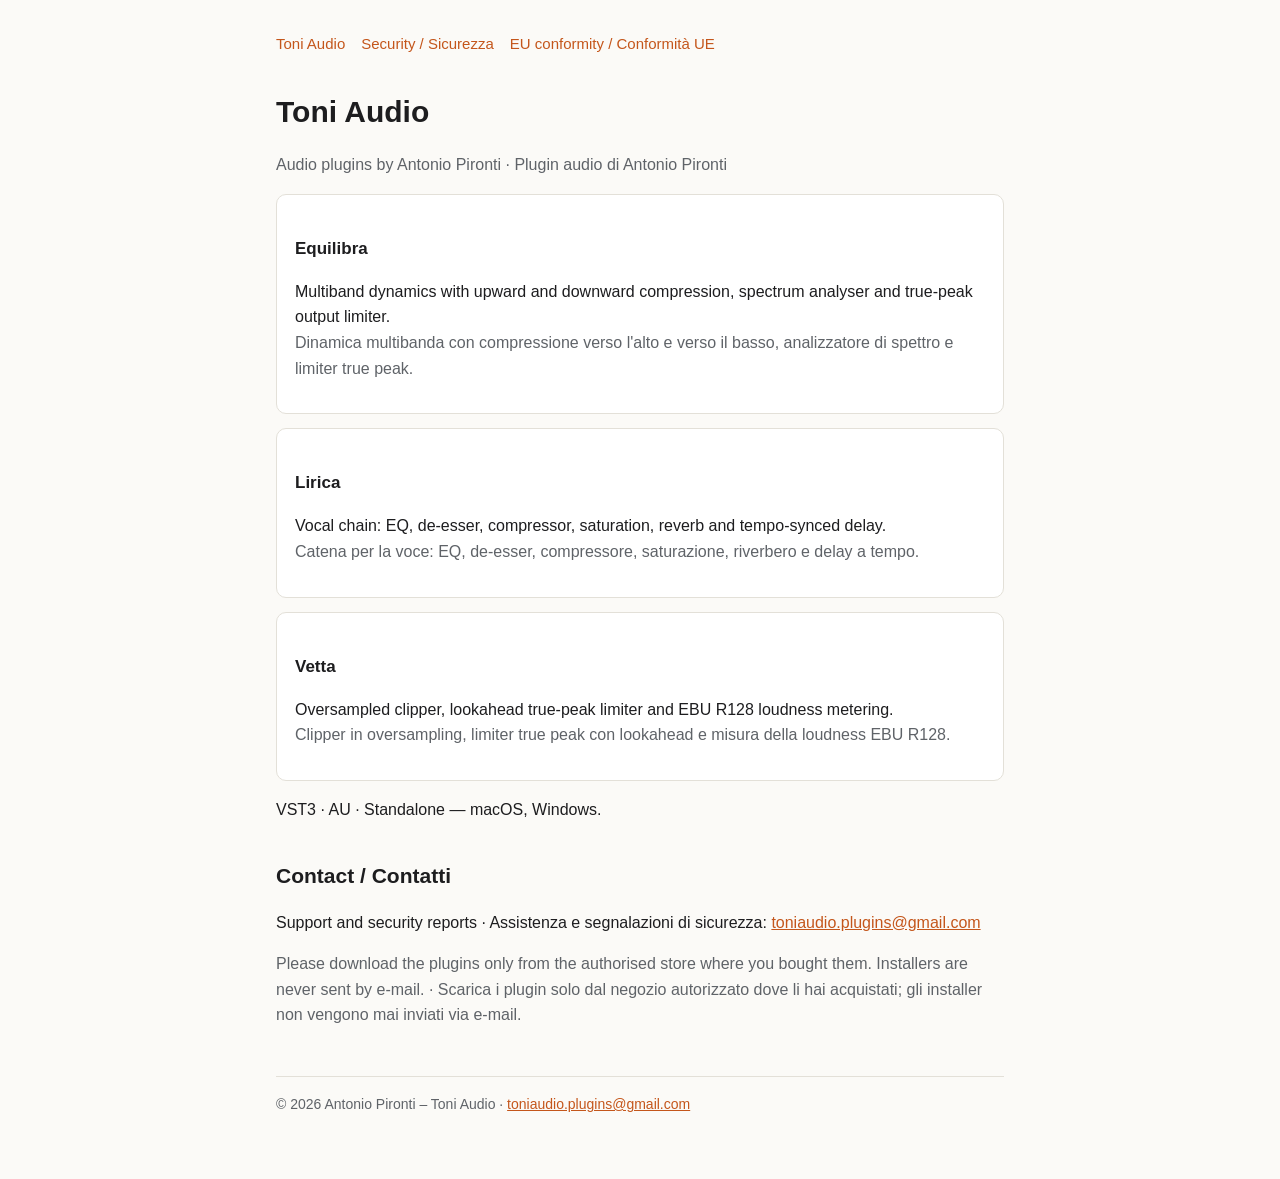
==== index.html @ 036a6a4a "Add files via upload" ====
<!doctype html>
<html lang="en"><head><meta charset="utf-8"><meta name="viewport" content="width=device-width, initial-scale=1">
<title>Toni Audio</title><link rel="stylesheet" href="style.css"></head>
<body><main>
<nav><a href="./">Toni Audio</a><a href="security.html">Security / Sicurezza</a><a href="conformity.html">EU conformity / Conformità UE</a></nav>
<h1>Toni Audio</h1>
<p class="muted">Audio plugins by Antonio Pironti · Plugin audio di Antonio Pironti</p>
<div class="card"><h3>Equilibra</h3><p>Multiband dynamics with upward and downward compression, spectrum analyser and true-peak output limiter.<br>
<span class="muted">Dinamica multibanda con compressione verso l'alto e verso il basso, analizzatore di spettro e limiter true peak.</span></p></div>
<div class="card"><h3>Lirica</h3><p>Vocal chain: EQ, de-esser, compressor, saturation, reverb and tempo-synced delay.<br>
<span class="muted">Catena per la voce: EQ, de-esser, compressore, saturazione, riverbero e delay a tempo.</span></p></div>
<div class="card"><h3>Vetta</h3><p>Oversampled clipper, lookahead true-peak limiter and EBU R128 loudness metering.<br>
<span class="muted">Clipper in oversampling, limiter true peak con lookahead e misura della loudness EBU R128.</span></p></div>
<p>VST3 · AU · Standalone — macOS, Windows.</p>
<h2>Contact / Contatti</h2>
<p>Support and security reports · Assistenza e segnalazioni di sicurezza:
<a href="mailto:toniaudio.plugins@gmail.com">toniaudio.plugins@gmail.com</a></p>
<p class="muted">Please download the plugins only from the authorised store where you bought them.
Installers are never sent by e-mail. · Scarica i plugin solo dal negozio autorizzato dove li hai acquistati;
gli installer non vengono mai inviati via e-mail.</p>
<footer>© 2026 Antonio Pironti – Toni Audio · <a href="mailto:toniaudio.plugins@gmail.com">toniaudio.plugins@gmail.com</a></footer>
</main></body></html>
---- style.css ----
:root { --bg:#fbfaf7; --fg:#1d1d1f; --muted:#5f6368; --accent:#c4561b; --line:#e3e0d8; --card:#ffffff; }
@media (prefers-color-scheme: dark) { :root { --bg:#141416; --fg:#ececef; --muted:#a3a3ab; --accent:#f08a4b; --line:#2c2c31; --card:#1c1c20; } }
* { box-sizing: border-box; }
body { margin:0; background:var(--bg); color:var(--fg); font:16px/1.6 -apple-system, "Segoe UI", Roboto, sans-serif; }
main { max-width:760px; margin:0 auto; padding:32px 16px 64px; }
header a, a { color:var(--accent); }
nav { display:flex; gap:16px; flex-wrap:wrap; margin-bottom:32px; font-size:15px; }
nav a { text-decoration:none; }
h1 { font-size:30px; margin:0 0 4px; } h2 { font-size:21px; margin-top:36px; } h3 { font-size:17px; margin-top:24px; }
.muted { color:var(--muted); }
table { width:100%; border-collapse:collapse; font-size:15px; margin:12px 0; }
th, td { text-align:left; padding:8px 6px; border-bottom:1px solid var(--line); vertical-align:top; }
.card { background:var(--card); border:1px solid var(--line); border-radius:10px; padding:16px 18px; margin:14px 0; }
footer { margin-top:48px; font-size:14px; color:var(--muted); border-top:1px solid var(--line); padding-top:16px; }
code { font-size:14px; }
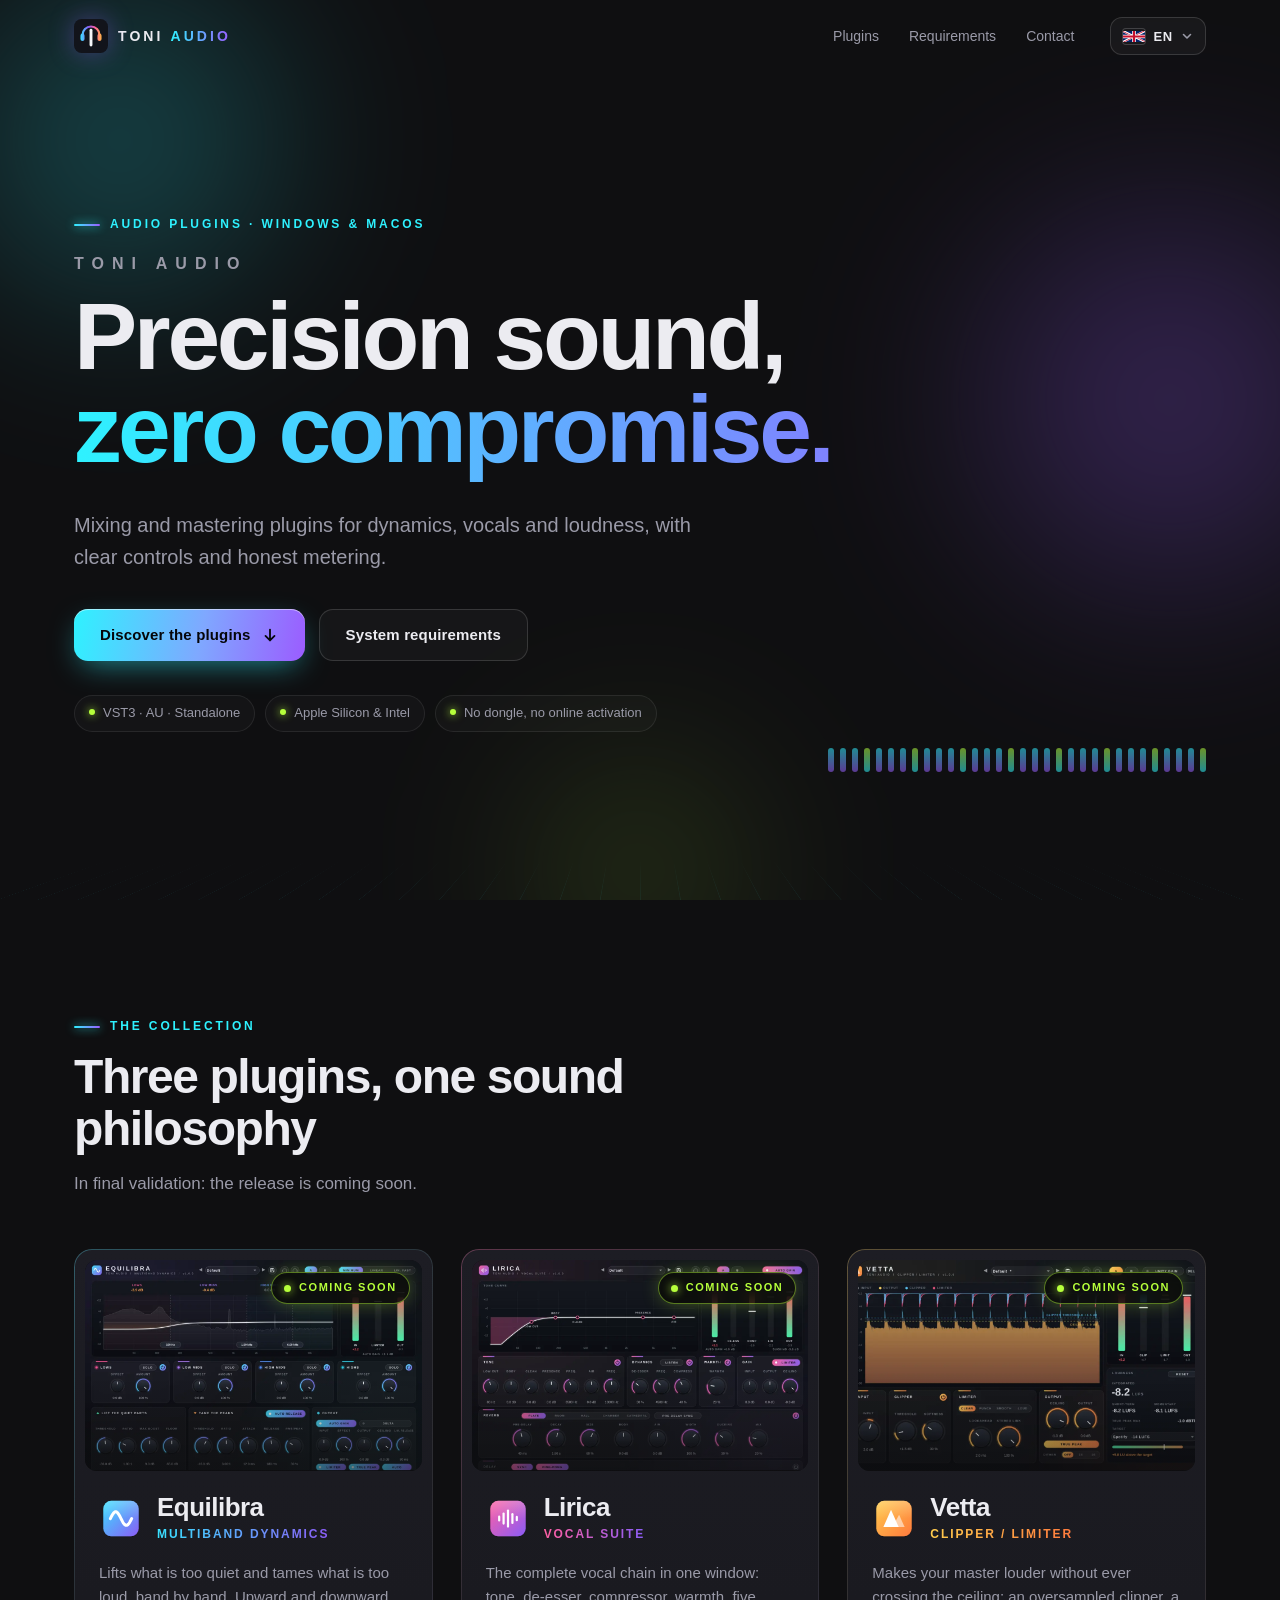
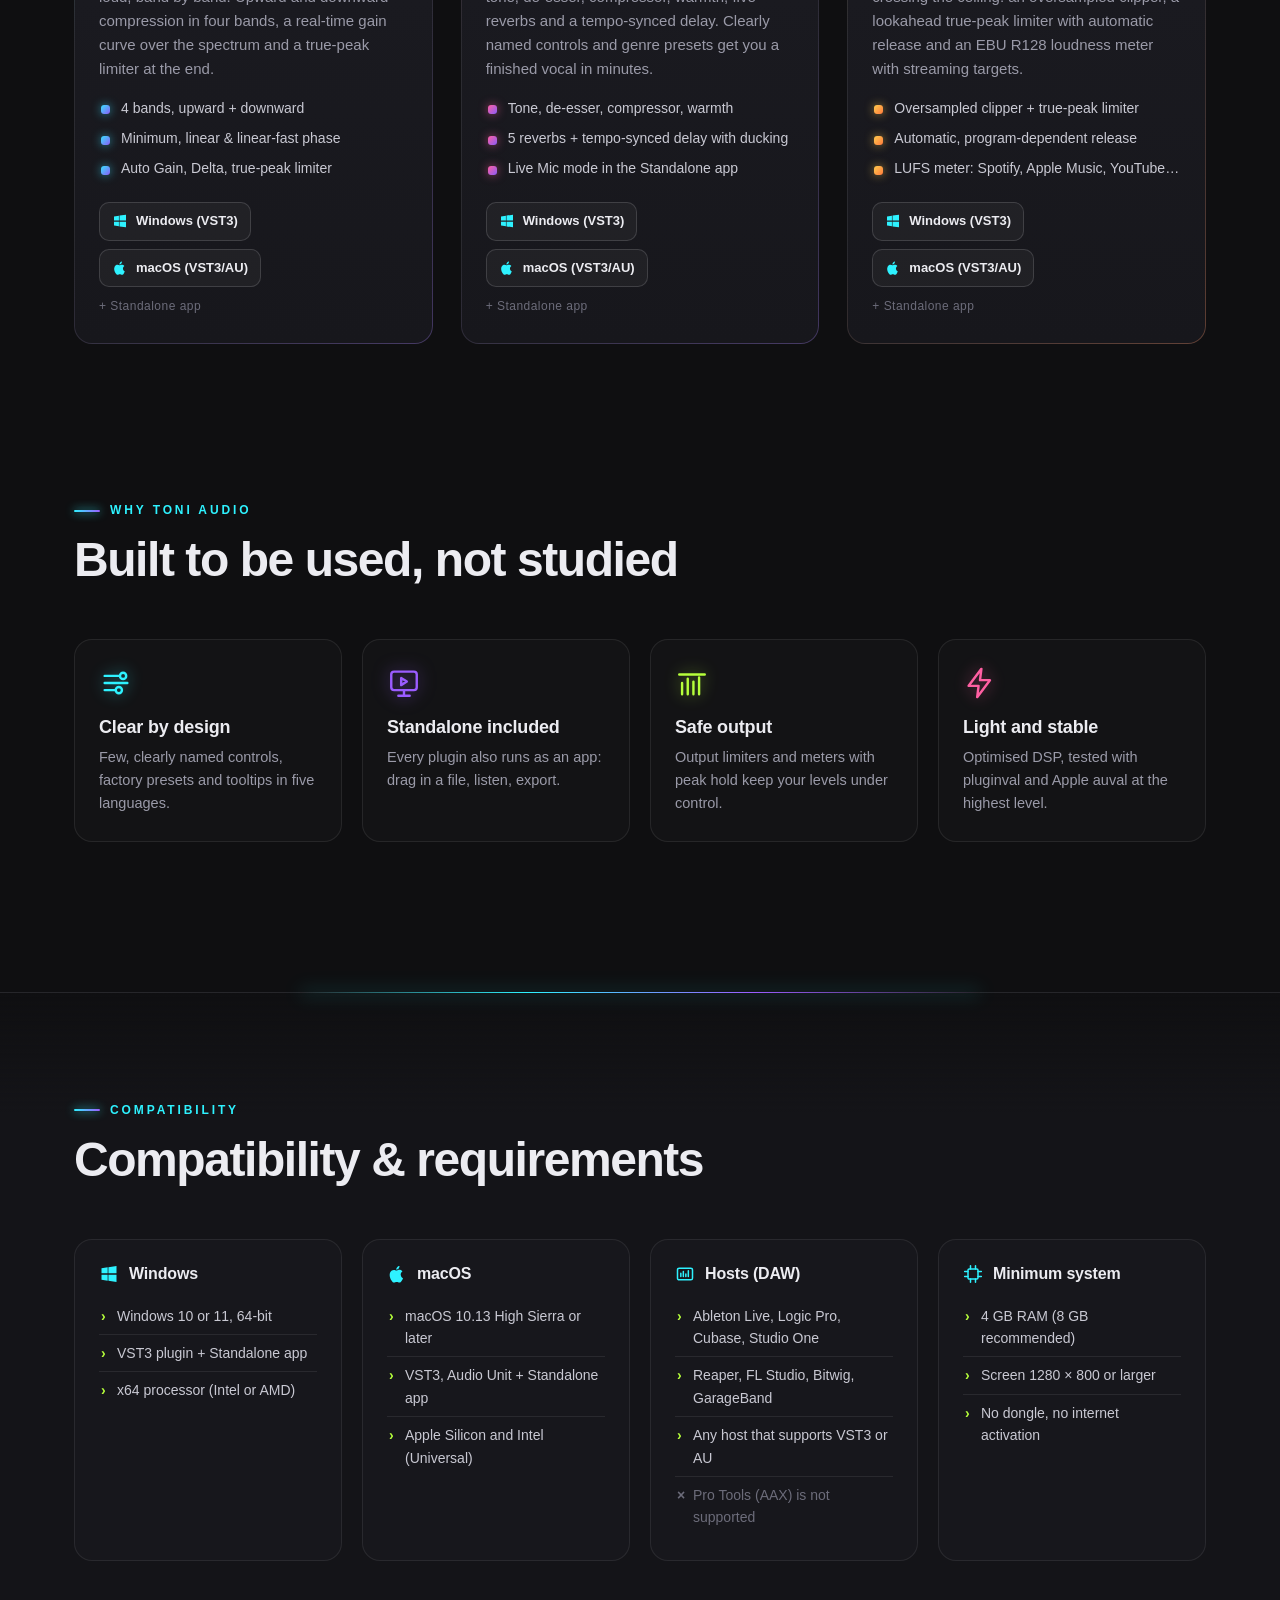
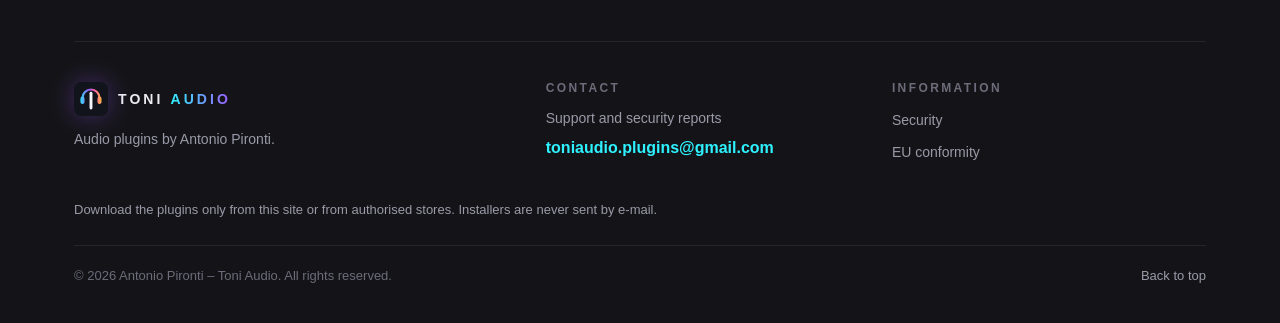
==== commit b5249eaf: "New single-page site: dark neon design, plugin cards, 5 languages, requirements - Hero with brand, t" ====
--- a/index.html
+++ b/index.html
@@ -1,22 +1,177 @@
 <!doctype html>
-<html lang="en"><head><meta charset="utf-8"><meta name="viewport" content="width=device-width, initial-scale=1">
-<title>Toni Audio</title><link rel="stylesheet" href="style.css"></head>
-<body><main>
-<nav><a href="./">Toni Audio</a><a href="security.html">Security / Sicurezza</a><a href="conformity.html">EU conformity / Conformità UE</a></nav>
-<h1>Toni Audio</h1>
-<p class="muted">Audio plugins by Antonio Pironti · Plugin audio di Antonio Pironti</p>
-<div class="card"><h3>Equilibra</h3><p>Multiband dynamics with upward and downward compression, spectrum analyser and true-peak output limiter.<br>
-<span class="muted">Dinamica multibanda con compressione verso l'alto e verso il basso, analizzatore di spettro e limiter true peak.</span></p></div>
-<div class="card"><h3>Lirica</h3><p>Vocal chain: EQ, de-esser, compressor, saturation, reverb and tempo-synced delay.<br>
-<span class="muted">Catena per la voce: EQ, de-esser, compressore, saturazione, riverbero e delay a tempo.</span></p></div>
-<div class="card"><h3>Vetta</h3><p>Oversampled clipper, lookahead true-peak limiter and EBU R128 loudness metering.<br>
-<span class="muted">Clipper in oversampling, limiter true peak con lookahead e misura della loudness EBU R128.</span></p></div>
-<p>VST3 · AU · Standalone — macOS, Windows.</p>
-<h2>Contact / Contatti</h2>
-<p>Support and security reports · Assistenza e segnalazioni di sicurezza:
-<a href="mailto:toniaudio.plugins@gmail.com">toniaudio.plugins@gmail.com</a></p>
-<p class="muted">Please download the plugins only from the authorised store where you bought them.
-Installers are never sent by e-mail. · Scarica i plugin solo dal negozio autorizzato dove li hai acquistati;
-gli installer non vengono mai inviati via e-mail.</p>
-<footer>© 2026 Antonio Pironti – Toni Audio · <a href="mailto:toniaudio.plugins@gmail.com">toniaudio.plugins@gmail.com</a></footer>
-</main></body></html>
+<html lang="en">
+<head>
+<meta charset="utf-8">
+<meta name="viewport" content="width=device-width, initial-scale=1">
+<title>Toni Audio · Audio plugins for Windows &amp; macOS</title>
+<meta name="description" content="Toni Audio makes mixing and mastering plugins: Equilibra, Lirica and Vetta. VST3, AU and Standalone for Windows and macOS.">
+<meta name="theme-color" content="#0f0f11">
+<meta name="color-scheme" content="dark">
+<meta property="og:title" content="Toni Audio">
+<meta property="og:description" content="Mixing and mastering plugins: Equilibra, Lirica and Vetta. VST3, AU and Standalone for Windows and macOS.">
+<meta property="og:image" content="https://toniaudio.github.io/assets/img/vetta.webp">
+<meta property="og:url" content="https://toniaudio.github.io/">
+<link rel="icon" href="assets/img/logo.svg" type="image/svg+xml">
+<link rel="apple-touch-icon" href="assets/img/apple-touch-icon.png">
+<link rel="stylesheet" href="assets/css/site.css">
+<script src="assets/js/i18n.js" defer></script>
+<script src="assets/js/plugins.js" defer></script>
+<script src="assets/js/site.js" defer></script>
+</head>
+<body>
+<a class="skip" href="#plugins" data-i18n="nav.plugins">Plugins</a>
+
+<!-- ============ Intestazione ============ -->
+<header class="site-header">
+  <div class="wrap header-row">
+    <a class="brand" href="#top" aria-label="Toni Audio">
+      <img src="assets/img/logo.svg" alt="" width="34" height="34">
+      <span>TONI <b>AUDIO</b></span>
+    </a>
+    <nav class="main-nav" aria-label="Menu">
+      <a href="#plugins" data-i18n="nav.plugins">Plugins</a>
+      <a href="#requirements" data-i18n="nav.requirements">Requirements</a>
+      <a href="#contact" data-i18n="nav.contact">Contact</a>
+    </nav>
+    <div class="lang">
+      <button id="lang-btn" class="lang-btn" type="button" aria-haspopup="listbox" aria-expanded="false" data-i18n-aria="nav.language" aria-label="Language">
+        <span class="flag"></span><span class="lang-code">EN</span>
+        <svg class="chev" viewBox="0 0 12 12" aria-hidden="true"><path d="M2.5 4.5 6 8l3.5-3.5" fill="none" stroke="currentColor" stroke-width="1.6" stroke-linecap="round" stroke-linejoin="round"/></svg>
+      </button>
+      <ul id="lang-menu" class="lang-menu" role="listbox" hidden></ul>
+    </div>
+  </div>
+</header>
+
+<main id="top">
+  <!-- ============ Hero ============ -->
+  <section class="hero">
+    <div class="hero-bg" aria-hidden="true">
+      <div class="orb orb-1"></div><div class="orb orb-2"></div><div class="orb orb-3"></div>
+      <div class="grid-floor"></div>
+    </div>
+    <div class="wrap hero-inner">
+      <p class="kicker reveal" data-i18n="hero.kicker">Audio plugins · Windows &amp; macOS</p>
+      <h1 class="reveal">
+        <span class="brand-big">TONI AUDIO</span>
+        <span class="line" data-i18n="hero.title1">Precision sound,</span>
+        <span class="line grad" data-i18n="hero.title2">zero compromise.</span>
+      </h1>
+      <p class="hero-sub reveal" data-i18n="hero.sub">Mixing and mastering plugins for dynamics, vocals and loudness, with clear controls and honest metering.</p>
+      <div class="hero-cta reveal">
+        <a class="btn btn-primary" href="#plugins"><span data-i18n="hero.cta">Discover the plugins</span>
+          <svg viewBox="0 0 20 20" aria-hidden="true"><path d="M10 4v12m0 0-5-5m5 5 5-5" fill="none" stroke="currentColor" stroke-width="2" stroke-linecap="round" stroke-linejoin="round"/></svg></a>
+        <a class="btn btn-ghost" href="#requirements" data-i18n="hero.cta2">System requirements</a>
+      </div>
+      <ul class="chips reveal">
+        <li data-i18n="hero.chip1">VST3 · AU · Standalone</li>
+        <li data-i18n="hero.chip2">Apple Silicon &amp; Intel</li>
+        <li data-i18n="hero.chip3">No dongle, no online activation</li>
+      </ul>
+      <div class="wave" aria-hidden="true">
+        <span></span><span></span><span></span><span></span><span></span><span></span><span></span><span></span>
+        <span></span><span></span><span></span><span></span><span></span><span></span><span></span><span></span>
+        <span></span><span></span><span></span><span></span><span></span><span></span><span></span><span></span>
+        <span></span><span></span><span></span><span></span><span></span><span></span><span></span><span></span>
+      </div>
+    </div>
+  </section>
+
+  <!-- ============ Plugin ============ -->
+  <section id="plugins" class="section">
+    <div class="wrap">
+      <div class="section-head reveal">
+        <p class="kicker" data-i18n="plugins.kicker">The collection</p>
+        <h2 data-i18n="plugins.title">Three plugins, one sound philosophy</h2>
+        <p class="section-sub" data-i18n="plugins.sub">In final validation: the release is coming soon.</p>
+      </div>
+      <!-- le schede si creano da assets/js/plugins.js -->
+      <div id="plugin-grid" class="plugin-grid"></div>
+      <noscript><p class="section-sub">Equilibra · Lirica · Vetta — VST3 / AU / Standalone, Windows &amp; macOS.</p></noscript>
+    </div>
+  </section>
+
+  <!-- ============ Punti di forza ============ -->
+  <section class="section section-tight">
+    <div class="wrap">
+      <div class="section-head reveal">
+        <p class="kicker" data-i18n="why.kicker">Why Toni Audio</p>
+        <h2 data-i18n="why.title">Built to be used, not studied</h2>
+      </div>
+      <div class="why-grid">
+        <div class="why reveal" style="--d:0ms">
+          <svg viewBox="0 0 24 24" aria-hidden="true"><path d="M4 7h10M4 12h16M4 17h7"/><circle cx="17" cy="7" r="2.2"/><circle cx="14" cy="17" r="2.2"/></svg>
+          <h3 data-i18n="why.1.t">Clear by design</h3><p data-i18n="why.1.d"></p>
+        </div>
+        <div class="why reveal" style="--d:80ms">
+          <svg viewBox="0 0 24 24" aria-hidden="true"><rect x="3" y="4" width="18" height="13" rx="2"/><path d="M8 21h8M12 17v4M10 8.5v5l4-2.5z"/></svg>
+          <h3 data-i18n="why.2.t">Standalone included</h3><p data-i18n="why.2.d"></p>
+        </div>
+        <div class="why reveal" style="--d:160ms">
+          <svg viewBox="0 0 24 24" aria-hidden="true"><path d="M3 6h18"/><path d="M5 20V12M9 20V9M13 20V11M17 20V8"/></svg>
+          <h3 data-i18n="why.3.t">Safe output</h3><p data-i18n="why.3.d"></p>
+        </div>
+        <div class="why reveal" style="--d:240ms">
+          <svg viewBox="0 0 24 24" aria-hidden="true"><path d="M13 2 4 14h7l-1 8 9-12h-7z"/></svg>
+          <h3 data-i18n="why.4.t">Light and stable</h3><p data-i18n="why.4.d"></p>
+        </div>
+      </div>
+    </div>
+  </section>
+</main>
+
+<!-- ============ Piè di pagina: requisiti e contatti ============ -->
+<footer class="site-footer">
+  <div class="wrap">
+    <section id="requirements" class="req">
+      <div class="section-head reveal">
+        <p class="kicker" data-i18n="req.kicker">Compatibility</p>
+        <h2 data-i18n="req.title">Compatibility &amp; requirements</h2>
+      </div>
+      <div class="req-grid">
+        <div class="req-col reveal" style="--d:0ms">
+          <h3><svg viewBox="0 0 24 24" aria-hidden="true"><path fill="currentColor" d="M3 5.1 10.4 4v7.1H3zm0 13.8 7.4 1.1v-7H3zM11.3 3.9 21 2.5v8.6h-9.7zm0 16.2 9.7 1.4v-8.5h-9.7z"/></svg><span data-i18n="req.win.t">Windows</span></h3>
+          <ul><li data-i18n="req.win.1"></li><li data-i18n="req.win.2"></li><li data-i18n="req.win.3"></li></ul>
+        </div>
+        <div class="req-col reveal" style="--d:80ms">
+          <h3><svg viewBox="0 0 24 24" aria-hidden="true"><path fill="currentColor" d="M16.4 12.6c0-2.4 2-3.6 2.1-3.7-1.1-1.7-2.9-1.9-3.5-1.9-1.5-.2-2.9.9-3.7.9s-1.9-.9-3.2-.8C6.5 7.1 5 8.1 4.1 9.6c-1.8 3.1-.5 7.7 1.3 10.2.8 1.2 1.8 2.6 3.1 2.5 1.3 0 1.7-.8 3.2-.8s1.9.8 3.2.8c1.3 0 2.2-1.2 3-2.5.9-1.4 1.3-2.7 1.3-2.8 0 0-2.7-1-2.8-4.4zM14 5.4c.7-.8 1.1-1.9 1-3-1 0-2.1.7-2.8 1.5-.6.7-1.2 1.8-1 2.9 1 .1 2.1-.6 2.8-1.4z"/></svg><span data-i18n="req.mac.t">macOS</span></h3>
+          <ul><li data-i18n="req.mac.1"></li><li data-i18n="req.mac.2"></li><li data-i18n="req.mac.3"></li></ul>
+        </div>
+        <div class="req-col reveal" style="--d:160ms">
+          <h3><svg viewBox="0 0 24 24" aria-hidden="true"><rect x="3" y="5" width="18" height="14" rx="2" fill="none" stroke="currentColor" stroke-width="1.8"/><path d="M7 15V11M10 15V9M13 15v-3M16 15V8" stroke="currentColor" stroke-width="1.8" stroke-linecap="round"/></svg><span data-i18n="req.host.t">Hosts (DAW)</span></h3>
+          <ul><li data-i18n="req.host.1"></li><li data-i18n="req.host.2"></li><li data-i18n="req.host.3"></li><li class="muted" data-i18n="req.host.4"></li></ul>
+        </div>
+        <div class="req-col reveal" style="--d:240ms">
+          <h3><svg viewBox="0 0 24 24" aria-hidden="true"><rect x="6" y="6" width="12" height="12" rx="1.5" fill="none" stroke="currentColor" stroke-width="1.8"/><path d="M9 2v4M15 2v4M9 18v4M15 18v4M2 9h4M2 15h4M18 9h4M18 15h4" stroke="currentColor" stroke-width="1.8" stroke-linecap="round"/></svg><span data-i18n="req.min.t">Minimum system</span></h3>
+          <ul><li data-i18n="req.min.1"></li><li data-i18n="req.min.2"></li><li data-i18n="req.min.3"></li></ul>
+        </div>
+      </div>
+    </section>
+
+    <div id="contact" class="foot-grid">
+      <div class="foot-brand">
+        <a class="brand" href="#top" aria-label="Toni Audio"><img src="assets/img/logo.svg" alt="" width="30" height="30"><span>TONI <b>AUDIO</b></span></a>
+        <p class="muted" data-i18n="foot.tagline">Audio plugins by Antonio Pironti.</p>
+      </div>
+      <div>
+        <h4 data-i18n="nav.contact">Contact</h4>
+        <p class="muted" data-i18n="foot.contact">Support and security reports</p>
+        <a class="mail" href="mailto:toniaudio.plugins@gmail.com">toniaudio.plugins@gmail.com</a>
+      </div>
+      <div>
+        <h4 data-i18n="foot.links">Information</h4>
+        <ul class="foot-links">
+          <li><a href="security.html" data-i18n="foot.security">Security</a></li>
+          <li><a href="conformity.html" data-i18n="foot.conformity">EU conformity</a></li>
+        </ul>
+      </div>
+    </div>
+    <p class="foot-note muted" data-i18n="foot.note">Download the plugins only from this site or from authorised stores. Installers are never sent by e-mail.</p>
+    <div class="foot-bottom">
+      <span>© <span id="year">2026</span> Antonio Pironti – Toni Audio. <span data-i18n="foot.rights">All rights reserved.</span></span>
+      <a href="#top" class="to-top" data-i18n="foot.top">Back to top</a>
+    </div>
+  </div>
+</footer>
+</body>
+</html>
--- a/assets/css/site.css
+++ b/assets/css/site.css
@@ -0,0 +1,305 @@
+/* =====================================================================
+   TONI AUDIO - STILE DEL SITO (tema scuro, accenti neon)
+   ===================================================================== */
+:root {
+  --bg: #0f0f11;
+  --bg-2: #141418;
+  --surface: #17171c;
+  --surface-2: #1d1d24;
+  --line: rgba(255, 255, 255, .08);
+  --line-2: rgba(255, 255, 255, .14);
+  --text: #ececf1;
+  --muted: #9a9aa8;
+  --dim: #6c6c7a;
+  --cyan: #2ef2ff;
+  --violet: #9b5cff;
+  --acid: #b6ff3b;
+  --pink: #ff5fa2;
+  --radius: 18px;
+  --wrap: 1180px;
+  --ease: cubic-bezier(.2, .8, .2, 1);
+  --font: ui-sans-serif, -apple-system, BlinkMacSystemFont, "Segoe UI", Roboto, "Helvetica Neue", Arial, sans-serif;
+  color-scheme: dark;
+}
+
+*, *::before, *::after { box-sizing: border-box; }
+html { scroll-behavior: smooth; scroll-padding-top: 84px; -webkit-text-size-adjust: 100%; }
+body {
+  margin: 0; background: var(--bg); color: var(--text);
+  font: 16px/1.6 var(--font); -webkit-font-smoothing: antialiased; overflow-x: hidden;
+}
+img, svg { display: block; max-width: 100%; }
+a { color: inherit; }
+ul { margin: 0; padding: 0; list-style: none; }
+h1, h2, h3, h4 { margin: 0; line-height: 1.1; letter-spacing: -.01em; }
+p { margin: 0; }
+.muted { color: var(--muted); }
+.wrap { width: 100%; max-width: var(--wrap); margin: 0 auto; padding: 0 24px; }
+:focus-visible { outline: 2px solid var(--cyan); outline-offset: 3px; border-radius: 6px; }
+::selection { background: rgba(46, 242, 255, .3); }
+
+.skip { position: absolute; left: -999px; top: 8px; z-index: 100; background: var(--cyan); color: #000; padding: 8px 14px; border-radius: 8px; }
+.skip:focus { left: 8px; }
+
+/* ---------- Intestazione ---------- */
+.site-header {
+  position: fixed; inset: 0 0 auto 0; z-index: 50;
+  transition: background .35s var(--ease), border-color .35s var(--ease), backdrop-filter .35s;
+  border-bottom: 1px solid transparent;
+}
+.site-header.scrolled { background: rgba(15, 15, 17, .78); backdrop-filter: blur(14px) saturate(140%); -webkit-backdrop-filter: blur(14px) saturate(140%); border-bottom-color: var(--line); }
+.header-row { display: flex; align-items: center; gap: 24px; height: 72px; }
+.brand { display: inline-flex; align-items: center; gap: 10px; text-decoration: none; font-weight: 600; letter-spacing: .22em; font-size: 14px; white-space: nowrap; }
+.brand img { width: 34px; height: 34px; filter: drop-shadow(0 0 12px rgba(155, 92, 255, .35)); transition: transform .5s var(--ease); }
+.brand:hover img { transform: rotate(-8deg) scale(1.06); }
+.brand b { font-weight: 800; background: linear-gradient(90deg, var(--cyan), var(--violet)); -webkit-background-clip: text; background-clip: text; color: transparent; }
+.main-nav { display: flex; gap: 6px; margin-left: auto; }
+.main-nav a { text-decoration: none; color: var(--muted); font-size: 14px; padding: 8px 12px; border-radius: 10px; transition: color .2s, background .2s; }
+.main-nav a:hover { color: var(--text); background: rgba(255, 255, 255, .05); }
+
+/* Lingua */
+.lang { position: relative; }
+.lang-btn {
+  display: inline-flex; align-items: center; gap: 8px; height: 38px; padding: 0 12px;
+  background: rgba(255, 255, 255, .04); color: var(--text); border: 1px solid var(--line-2); border-radius: 12px;
+  font: 600 13px var(--font); letter-spacing: .06em; cursor: pointer; transition: border-color .2s, background .2s, box-shadow .2s;
+}
+.lang-btn:hover, .lang-btn[aria-expanded="true"] { border-color: rgba(46, 242, 255, .55); background: rgba(46, 242, 255, .06); box-shadow: 0 0 0 4px rgba(46, 242, 255, .08); }
+.lang-btn .chev { width: 12px; height: 12px; transition: transform .25s var(--ease); color: var(--muted); }
+.lang-btn[aria-expanded="true"] .chev { transform: rotate(180deg); }
+.flag { display: inline-flex; width: 22px; height: 15px; border-radius: 3px; overflow: hidden; box-shadow: 0 0 0 1px rgba(255, 255, 255, .18); flex: none; }
+.flag svg { width: 100%; height: 100%; }
+.lang-menu {
+  position: absolute; right: 0; top: calc(100% + 8px); min-width: 196px; padding: 6px;
+  background: rgba(23, 23, 28, .96); backdrop-filter: blur(16px); -webkit-backdrop-filter: blur(16px);
+  border: 1px solid var(--line-2); border-radius: 14px; box-shadow: 0 24px 60px -12px rgba(0, 0, 0, .7);
+  animation: menu-in .2s var(--ease);
+}
+.lang-menu[hidden] { display: none; }
+@keyframes menu-in { from { opacity: 0; transform: translateY(-6px) scale(.98); } }
+.lang-menu li { display: flex; align-items: center; gap: 12px; padding: 10px 12px; border-radius: 10px; cursor: pointer; font-size: 14px; outline: none; }
+.lang-menu li:hover, .lang-menu li:focus { background: rgba(255, 255, 255, .06); }
+.lang-menu li[aria-selected="true"] { background: linear-gradient(90deg, rgba(46, 242, 255, .14), rgba(155, 92, 255, .1)); }
+.lang-menu .lang-name { flex: 1; }
+.lang-menu .lang-iso { color: var(--dim); font-size: 11px; letter-spacing: .1em; }
+
+/* ---------- Hero ---------- */
+.hero { position: relative; min-height: 100vh; min-height: 100svh; display: flex; align-items: center; padding: 120px 0 80px; overflow: hidden; isolation: isolate; }
+.hero-bg { position: absolute; inset: 0; z-index: -1; }
+.orb { position: absolute; border-radius: 50%; filter: blur(80px); opacity: .55; animation: float 18s ease-in-out infinite; }
+.orb-1 { width: 520px; height: 520px; left: -140px; top: -120px; background: radial-gradient(circle, rgba(46, 242, 255, .55), transparent 65%); }
+.orb-2 { width: 620px; height: 620px; right: -200px; top: 10%; background: radial-gradient(circle, rgba(155, 92, 255, .6), transparent 65%); animation-delay: -6s; }
+.orb-3 { width: 380px; height: 380px; left: 35%; bottom: -160px; background: radial-gradient(circle, rgba(182, 255, 59, .32), transparent 65%); animation-delay: -12s; }
+@keyframes float { 0%, 100% { transform: translate(0, 0) scale(1); } 33% { transform: translate(40px, -30px) scale(1.06); } 66% { transform: translate(-30px, 25px) scale(.96); } }
+.grid-floor {
+  position: absolute; inset: auto -20% -10% -20%; height: 60%;
+  background-image: linear-gradient(rgba(46, 242, 255, .14) 1px, transparent 1px), linear-gradient(90deg, rgba(46, 242, 255, .14) 1px, transparent 1px);
+  background-size: 56px 56px; transform: perspective(600px) rotateX(62deg); transform-origin: bottom;
+  mask-image: linear-gradient(to top, #000 10%, transparent 85%); -webkit-mask-image: linear-gradient(to top, #000 10%, transparent 85%);
+  animation: grid-move 6s linear infinite;
+}
+@keyframes grid-move { to { background-position: 0 56px, 0 0; } }
+.hero-inner { position: relative; }
+.kicker { display: inline-flex; align-items: center; gap: 10px; color: var(--cyan); font-size: 12px; font-weight: 700; letter-spacing: .24em; text-transform: uppercase; }
+.kicker::before { content: ""; width: 26px; height: 2px; border-radius: 2px; background: linear-gradient(90deg, var(--cyan), var(--violet)); box-shadow: 0 0 10px var(--cyan); }
+.hero h1 { margin-top: 22px; font-size: clamp(42px, 7.4vw, 96px); font-weight: 800; letter-spacing: -.035em; line-height: .98; }
+.hero h1 .line { display: block; }
+.brand-big { display: block; font-size: clamp(13px, 1.4vw, 16px); letter-spacing: .5em; font-weight: 700; color: var(--muted); margin-bottom: 18px; }
+.grad {
+  background: linear-gradient(90deg, var(--cyan) 0%, var(--violet) 45%, var(--pink) 75%, var(--acid) 100%);
+  background-size: 200% 100%; -webkit-background-clip: text; background-clip: text; color: transparent;
+  animation: shine 8s ease-in-out infinite; padding-bottom: .08em;
+}
+@keyframes shine { 0%, 100% { background-position: 0% 50%; } 50% { background-position: 100% 50%; } }
+.hero-sub { margin-top: 26px; max-width: 620px; font-size: clamp(17px, 1.6vw, 20px); color: var(--muted); }
+.hero-cta { display: flex; flex-wrap: wrap; gap: 14px; margin-top: 36px; }
+.btn {
+  position: relative; display: inline-flex; align-items: center; gap: 10px; height: 52px; padding: 0 26px;
+  border-radius: 14px; font-weight: 700; font-size: 15px; text-decoration: none; letter-spacing: .01em;
+  transition: transform .25s var(--ease), box-shadow .25s var(--ease), background .25s, border-color .25s;
+}
+.btn svg { width: 18px; height: 18px; transition: transform .3s var(--ease); }
+.btn-primary { color: #05060a; background: linear-gradient(100deg, var(--cyan), #7fa8ff 55%, var(--violet)); box-shadow: 0 10px 30px -8px rgba(46, 242, 255, .55), inset 0 1px 0 rgba(255, 255, 255, .5); }
+.btn-primary:hover { transform: translateY(-2px); box-shadow: 0 16px 44px -8px rgba(46, 242, 255, .75), 0 0 0 4px rgba(46, 242, 255, .12); }
+.btn-primary:hover svg { transform: translateY(3px); }
+.btn-ghost { color: var(--text); border: 1px solid var(--line-2); background: rgba(255, 255, 255, .03); }
+.btn-ghost:hover { transform: translateY(-2px); border-color: rgba(182, 255, 59, .55); color: var(--acid); }
+.chips { display: flex; flex-wrap: wrap; gap: 10px; margin-top: 34px; }
+.chips li { font-size: 13px; color: var(--muted); padding: 7px 14px; border-radius: 999px; border: 1px solid var(--line); background: rgba(255, 255, 255, .025); }
+.chips li::before { content: ""; display: inline-block; width: 6px; height: 6px; border-radius: 50%; background: var(--acid); box-shadow: 0 0 8px var(--acid); margin-right: 8px; vertical-align: 2px; }
+
+/* barre "audio" animate */
+.wave { position: absolute; z-index: -1; right: 24px; bottom: -40px; display: flex; align-items: flex-end; gap: 6px; height: 120px; opacity: .55; pointer-events: none; }
+.wave span { width: 6px; border-radius: 3px; background: linear-gradient(to top, var(--violet), var(--cyan)); animation: eq 1.4s ease-in-out infinite; height: 20%; }
+.wave span:nth-child(3n) { animation-duration: 1.1s; }
+.wave span:nth-child(4n) { animation-duration: 1.7s; background: linear-gradient(to top, var(--cyan), var(--acid)); }
+.wave span:nth-child(5n) { animation-duration: .9s; }
+.wave span:nth-child(odd) { animation-delay: -.4s; }
+.wave span:nth-child(7n) { animation-delay: -.8s; }
+@keyframes eq { 0%, 100% { height: 14%; } 50% { height: 100%; } }
+
+/* ---------- Sezioni ---------- */
+.section { padding: 110px 0; position: relative; }
+.section-tight { padding-top: 40px; }
+.section-head { max-width: 720px; margin-bottom: 52px; }
+.section-head h2 { margin-top: 14px; font-size: clamp(30px, 4vw, 48px); font-weight: 800; letter-spacing: -.03em; }
+.section-sub { margin-top: 14px; color: var(--muted); font-size: 17px; }
+
+/* ---------- Schede dei plugin ---------- */
+.plugin-grid { display: grid; grid-template-columns: repeat(auto-fill, minmax(320px, 1fr)); gap: 28px; }
+.card {
+  --a1: var(--cyan); --a2: var(--violet); --mx: 50%; --my: 0%;
+  position: relative; display: flex; flex-direction: column; border-radius: var(--radius); isolation: isolate;
+  background: linear-gradient(180deg, var(--surface-2), var(--surface)); border: 1px solid var(--line);
+  transition: transform .45s var(--ease), box-shadow .45s var(--ease), border-color .45s var(--ease);
+}
+/* bordo luminoso con i colori del plugin */
+.card::before {
+  content: ""; position: absolute; inset: -1px; border-radius: inherit; padding: 1px; z-index: -1;
+  background: linear-gradient(140deg, var(--a1), transparent 40%, transparent 60%, var(--a2));
+  -webkit-mask: linear-gradient(#000 0 0) content-box, linear-gradient(#000 0 0); -webkit-mask-composite: xor;
+  mask: linear-gradient(#000 0 0) content-box, linear-gradient(#000 0 0); mask-composite: exclude;
+  opacity: .25; transition: opacity .45s var(--ease);
+}
+/* bagliore che segue il mouse */
+.card::after {
+  content: ""; position: absolute; inset: 0; border-radius: inherit; pointer-events: none; z-index: 1;
+  background: radial-gradient(420px circle at var(--mx) var(--my), color-mix(in srgb, var(--a1) 14%, transparent), transparent 45%);
+  opacity: 0; transition: opacity .35s;
+}
+.card:hover { transform: translateY(-8px); border-color: transparent; box-shadow: 0 30px 70px -24px color-mix(in srgb, var(--a1) 45%, transparent), 0 0 0 1px rgba(255, 255, 255, .04); }
+.card:hover::before { opacity: 1; }
+.card:hover::after { opacity: 1; }
+
+.card-media { position: relative; aspect-ratio: 16 / 10; margin: 10px 10px 0; border-radius: 12px; overflow: hidden; background: #0b0b0e; }
+.card-media > img { width: 100%; height: 100%; object-fit: cover; object-position: top center; transform: scale(1.001); transition: transform .8s var(--ease), filter .5s; filter: saturate(.92); }
+.card:hover .card-media > img { transform: scale(1.06); filter: saturate(1.08); }
+.card-media::after { content: ""; position: absolute; inset: 0; background: linear-gradient(to top, rgba(15, 15, 17, .55), transparent 45%); pointer-events: none; }
+
+/* segnaposto quando manca l'immagine */
+.ph { position: absolute; inset: 0; display: grid; place-items: center; align-content: center; gap: 14px;
+  background: radial-gradient(120% 90% at 20% 10%, color-mix(in srgb, var(--a1) 28%, transparent), transparent 55%),
+              radial-gradient(100% 80% at 90% 100%, color-mix(in srgb, var(--a2) 30%, transparent), transparent 60%), #0d0d11; }
+.ph-grid { position: absolute; inset: 0; opacity: .35;
+  background-image: linear-gradient(rgba(255, 255, 255, .07) 1px, transparent 1px), linear-gradient(90deg, rgba(255, 255, 255, .07) 1px, transparent 1px);
+  background-size: 28px 28px; mask-image: radial-gradient(circle at center, #000, transparent 75%); -webkit-mask-image: radial-gradient(circle at center, #000, transparent 75%); }
+.ph-icon { position: relative; width: 84px; height: 84px; filter: drop-shadow(0 12px 30px color-mix(in srgb, var(--a1) 45%, transparent)); animation: bob 5s ease-in-out infinite; }
+.ph-letter { position: relative; font-size: 64px; font-weight: 800; background: linear-gradient(135deg, var(--a1), var(--a2)); -webkit-background-clip: text; background-clip: text; color: transparent; }
+.ph-text { position: relative; font-size: 12px; letter-spacing: .2em; text-transform: uppercase; color: var(--muted); }
+@keyframes bob { 50% { transform: translateY(-6px); } }
+
+/* stato: In arrivo */
+.status {
+  position: absolute; top: 12px; right: 12px; z-index: 2; display: inline-flex; align-items: center; gap: 8px;
+  padding: 6px 12px; border-radius: 999px; font-size: 11px; font-weight: 800; letter-spacing: .14em; text-transform: uppercase;
+  color: var(--acid); background: rgba(10, 12, 6, .72); border: 1px solid rgba(182, 255, 59, .45);
+  backdrop-filter: blur(8px); -webkit-backdrop-filter: blur(8px); box-shadow: 0 0 20px -4px rgba(182, 255, 59, .45);
+}
+.status i { width: 7px; height: 7px; border-radius: 50%; background: currentColor; box-shadow: 0 0 10px currentColor; animation: pulse 1.6s ease-in-out infinite; }
+.status-beta { color: var(--cyan); border-color: rgba(46, 242, 255, .45); box-shadow: 0 0 20px -4px rgba(46, 242, 255, .45); }
+.status-available { color: #0b0b0e; background: var(--acid); }
+.status-available i { background: #0b0b0e; box-shadow: none; animation: none; }
+@keyframes pulse { 50% { opacity: .35; transform: scale(.75); } }
+
+.card-body { display: flex; flex-direction: column; gap: 16px; padding: 22px 24px 26px; flex: 1; position: relative; z-index: 2; }
+.card-head { display: flex; align-items: center; gap: 14px; }
+.card-icon { width: 44px; height: 44px; border-radius: 11px; transition: transform .5s var(--ease); }
+.card:hover .card-icon { transform: rotate(-6deg) scale(1.08); }
+.card h3 { font-size: 26px; font-weight: 800; letter-spacing: -.02em; }
+.card-tag { margin-top: 4px; font-size: 12px; font-weight: 700; letter-spacing: .16em; text-transform: uppercase;
+  background: linear-gradient(90deg, var(--a1), var(--a2)); -webkit-background-clip: text; background-clip: text; color: transparent; }
+.card-text { color: var(--muted); font-size: 15px; }
+.card-feats { display: grid; gap: 8px; }
+.card-feats li { position: relative; padding-left: 22px; font-size: 14px; color: #c9c9d3; }
+.card-feats li::before { content: ""; position: absolute; left: 2px; top: .62em; width: 9px; height: 9px; border-radius: 3px;
+  background: linear-gradient(135deg, var(--a1), var(--a2)); box-shadow: 0 0 10px color-mix(in srgb, var(--a1) 60%, transparent); }
+.card-badges { display: flex; flex-wrap: wrap; gap: 8px; margin-top: auto; padding-top: 6px; }
+.compat {
+  display: inline-flex; align-items: center; gap: 8px; padding: 8px 12px; border-radius: 10px; font-size: 13px; font-weight: 600;
+  background: rgba(255, 255, 255, .04); border: 1px solid var(--line-2); color: var(--text); transition: border-color .25s, background .25s;
+}
+.compat svg { width: 16px; height: 16px; color: var(--cyan); }
+.card:hover .compat { border-color: color-mix(in srgb, var(--a1) 40%, transparent); background: color-mix(in srgb, var(--a1) 7%, transparent); }
+.card-standalone { font-size: 12px; color: var(--dim); letter-spacing: .04em; margin-top: -6px; }
+
+/* ---------- Punti di forza ---------- */
+.why-grid { display: grid; grid-template-columns: repeat(4, 1fr); gap: 20px; }
+.why { padding: 26px 24px; border-radius: var(--radius); background: rgba(255, 255, 255, .02); border: 1px solid var(--line); transition: transform .35s var(--ease), border-color .35s, background .35s; }
+.why:hover { transform: translateY(-4px); border-color: rgba(155, 92, 255, .45); background: rgba(155, 92, 255, .05); }
+.why svg { width: 34px; height: 34px; fill: none; stroke: var(--cyan); stroke-width: 1.7; stroke-linecap: round; stroke-linejoin: round; filter: drop-shadow(0 0 8px rgba(46, 242, 255, .45)); margin-bottom: 18px; }
+.why:nth-child(2) svg { stroke: var(--violet); filter: drop-shadow(0 0 8px rgba(155, 92, 255, .5)); }
+.why:nth-child(3) svg { stroke: var(--acid); filter: drop-shadow(0 0 8px rgba(182, 255, 59, .45)); }
+.why:nth-child(4) svg { stroke: var(--pink); filter: drop-shadow(0 0 8px rgba(255, 95, 162, .45)); }
+.why h3 { font-size: 18px; font-weight: 700; }
+.why p { margin-top: 8px; color: var(--muted); font-size: 14.5px; }
+
+/* ---------- Piè di pagina ---------- */
+.site-footer { position: relative; margin-top: 40px; padding: 100px 0 36px; background: linear-gradient(180deg, transparent, var(--bg-2) 120px); border-top: 1px solid var(--line); }
+.site-footer::before { content: ""; position: absolute; top: -1px; left: 50%; width: min(680px, 80%); height: 1px; transform: translateX(-50%);
+  background: linear-gradient(90deg, transparent, var(--cyan), var(--violet), transparent); box-shadow: 0 0 18px var(--cyan); }
+.req-grid { display: grid; grid-template-columns: repeat(4, 1fr); gap: 20px; }
+.req-col { padding: 24px; border-radius: var(--radius); background: var(--surface); border: 1px solid var(--line); transition: border-color .3s, transform .3s var(--ease); }
+.req-col:hover { border-color: rgba(46, 242, 255, .35); transform: translateY(-3px); }
+.req-col h3 { display: flex; align-items: center; gap: 10px; font-size: 16px; font-weight: 700; margin-bottom: 14px; }
+.req-col h3 svg { width: 20px; height: 20px; color: var(--cyan); flex: none; }
+.req-col li { position: relative; padding: 7px 0 7px 18px; font-size: 14px; color: #c9c9d3; border-top: 1px solid var(--line); }
+.req-col li:first-child { border-top: 0; }
+.req-col li::before { content: "›"; position: absolute; left: 2px; color: var(--acid); font-weight: 700; }
+.req-col li.muted { color: var(--dim); }
+.req-col li.muted::before { content: "×"; color: var(--dim); }
+
+.foot-grid { display: grid; grid-template-columns: 1.4fr 1fr 1fr; gap: 32px; margin-top: 80px; padding-top: 40px; border-top: 1px solid var(--line); }
+.foot-grid h4 { font-size: 12px; letter-spacing: .2em; text-transform: uppercase; color: var(--dim); margin-bottom: 12px; }
+.foot-brand .brand { margin-bottom: 12px; }
+.foot-brand p, .foot-grid p { font-size: 14px; }
+.mail { display: inline-block; margin-top: 6px; color: var(--cyan); text-decoration: none; font-weight: 600; word-break: break-all; border-bottom: 1px solid transparent; transition: border-color .2s; }
+.mail:hover { border-bottom-color: var(--cyan); }
+.foot-links li + li { margin-top: 6px; }
+.foot-links a { color: var(--muted); text-decoration: none; font-size: 14px; transition: color .2s; }
+.foot-links a:hover { color: var(--acid); }
+.foot-note { margin-top: 36px; font-size: 13px; max-width: 760px; }
+.foot-bottom { display: flex; justify-content: space-between; gap: 16px; flex-wrap: wrap; margin-top: 24px; padding-top: 20px; border-top: 1px solid var(--line); font-size: 13px; color: var(--dim); }
+.to-top { color: var(--muted); text-decoration: none; }
+.to-top:hover { color: var(--cyan); }
+
+/* ---------- Comparsa allo scorrimento ---------- */
+.js .reveal { opacity: 0; transform: translateY(26px); transition: opacity .8s var(--ease), transform .8s var(--ease); transition-delay: var(--d, 0ms); }
+.js .reveal.in { opacity: 1; transform: none; }
+.js .card.reveal.in { transition: opacity .8s var(--ease) var(--d, 0ms), transform .45s var(--ease), box-shadow .45s var(--ease), border-color .45s var(--ease); }
+.hero .reveal:nth-child(2) { --d: 80ms; } .hero .reveal:nth-child(3) { --d: 160ms; }
+.hero .reveal:nth-child(4) { --d: 240ms; } .hero .reveal:nth-child(5) { --d: 320ms; }
+
+/* ---------- Schermi piu' piccoli ---------- */
+@media (max-width: 1024px) {
+  .why-grid, .req-grid { grid-template-columns: repeat(2, 1fr); }
+}
+@media (max-width: 760px) {
+  .wrap { padding: 0 16px; }
+  .main-nav { display: none; }
+  .lang { margin-left: auto; }
+  .header-row { height: 64px; }
+  .hero { padding: 104px 0 72px; min-height: auto; }
+  .hero-cta .btn { flex: 1 1 auto; justify-content: center; }
+  .wave { right: 16px; bottom: -64px; height: 56px; gap: 4px; opacity: .35; }
+  .wave span { width: 4px; }
+  .wave span:nth-child(n+21) { display: none; }
+  .section { padding: 80px 0; }
+  .section-tight { padding-top: 20px; }
+  .section-head { margin-bottom: 36px; }
+  .plugin-grid { grid-template-columns: 1fr; gap: 22px; }
+  .why-grid, .req-grid { grid-template-columns: 1fr; gap: 14px; }
+  .foot-grid { grid-template-columns: 1fr; gap: 26px; margin-top: 56px; }
+  .site-footer { padding-top: 72px; }
+  .orb { filter: blur(60px); }
+}
+@media (max-width: 380px) {
+  .brand span { letter-spacing: .14em; font-size: 13px; }
+  .card-body { padding: 18px 18px 22px; }
+}
+
+/* ---------- Meno movimento, se richiesto dal sistema ---------- */
+@media (prefers-reduced-motion: reduce) {
+  html { scroll-behavior: auto; }
+  *, *::before, *::after { animation: none !important; transition-duration: .01ms !important; }
+  .js .reveal { opacity: 1; transform: none; }
+}
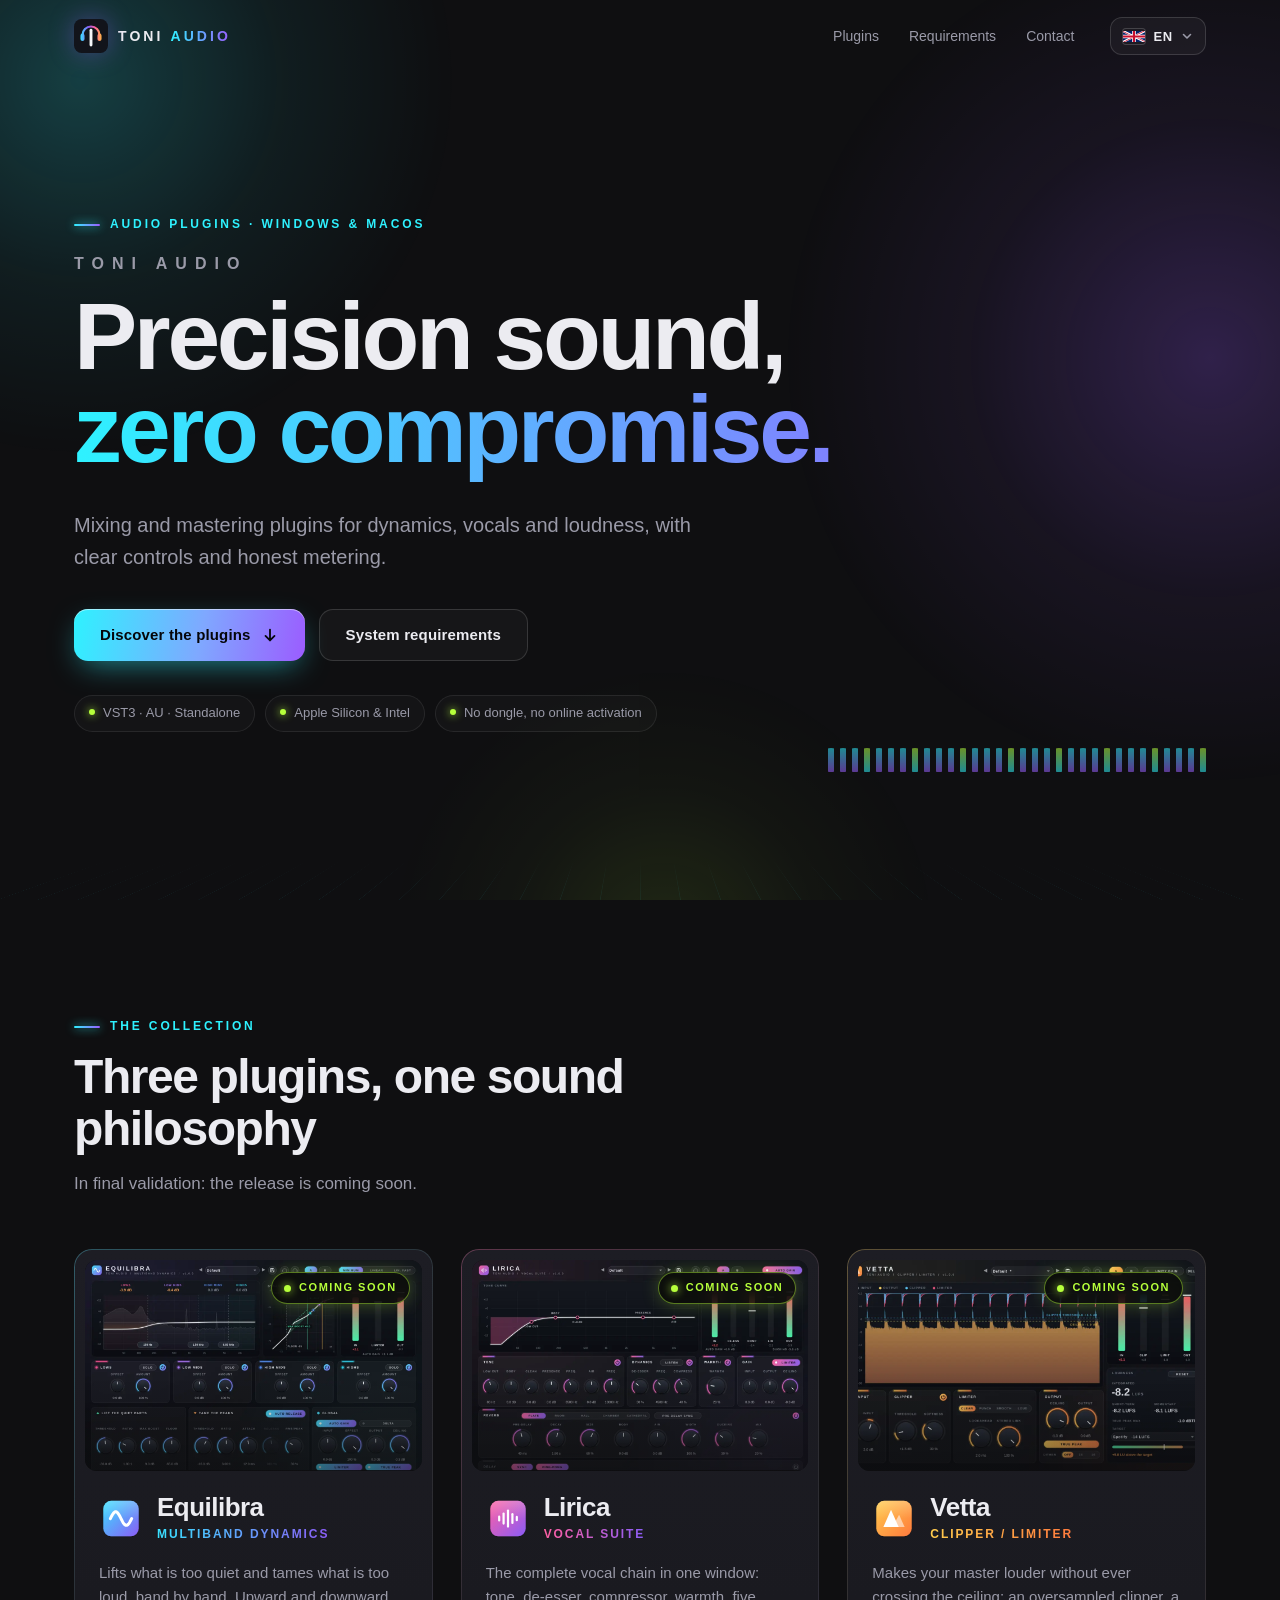
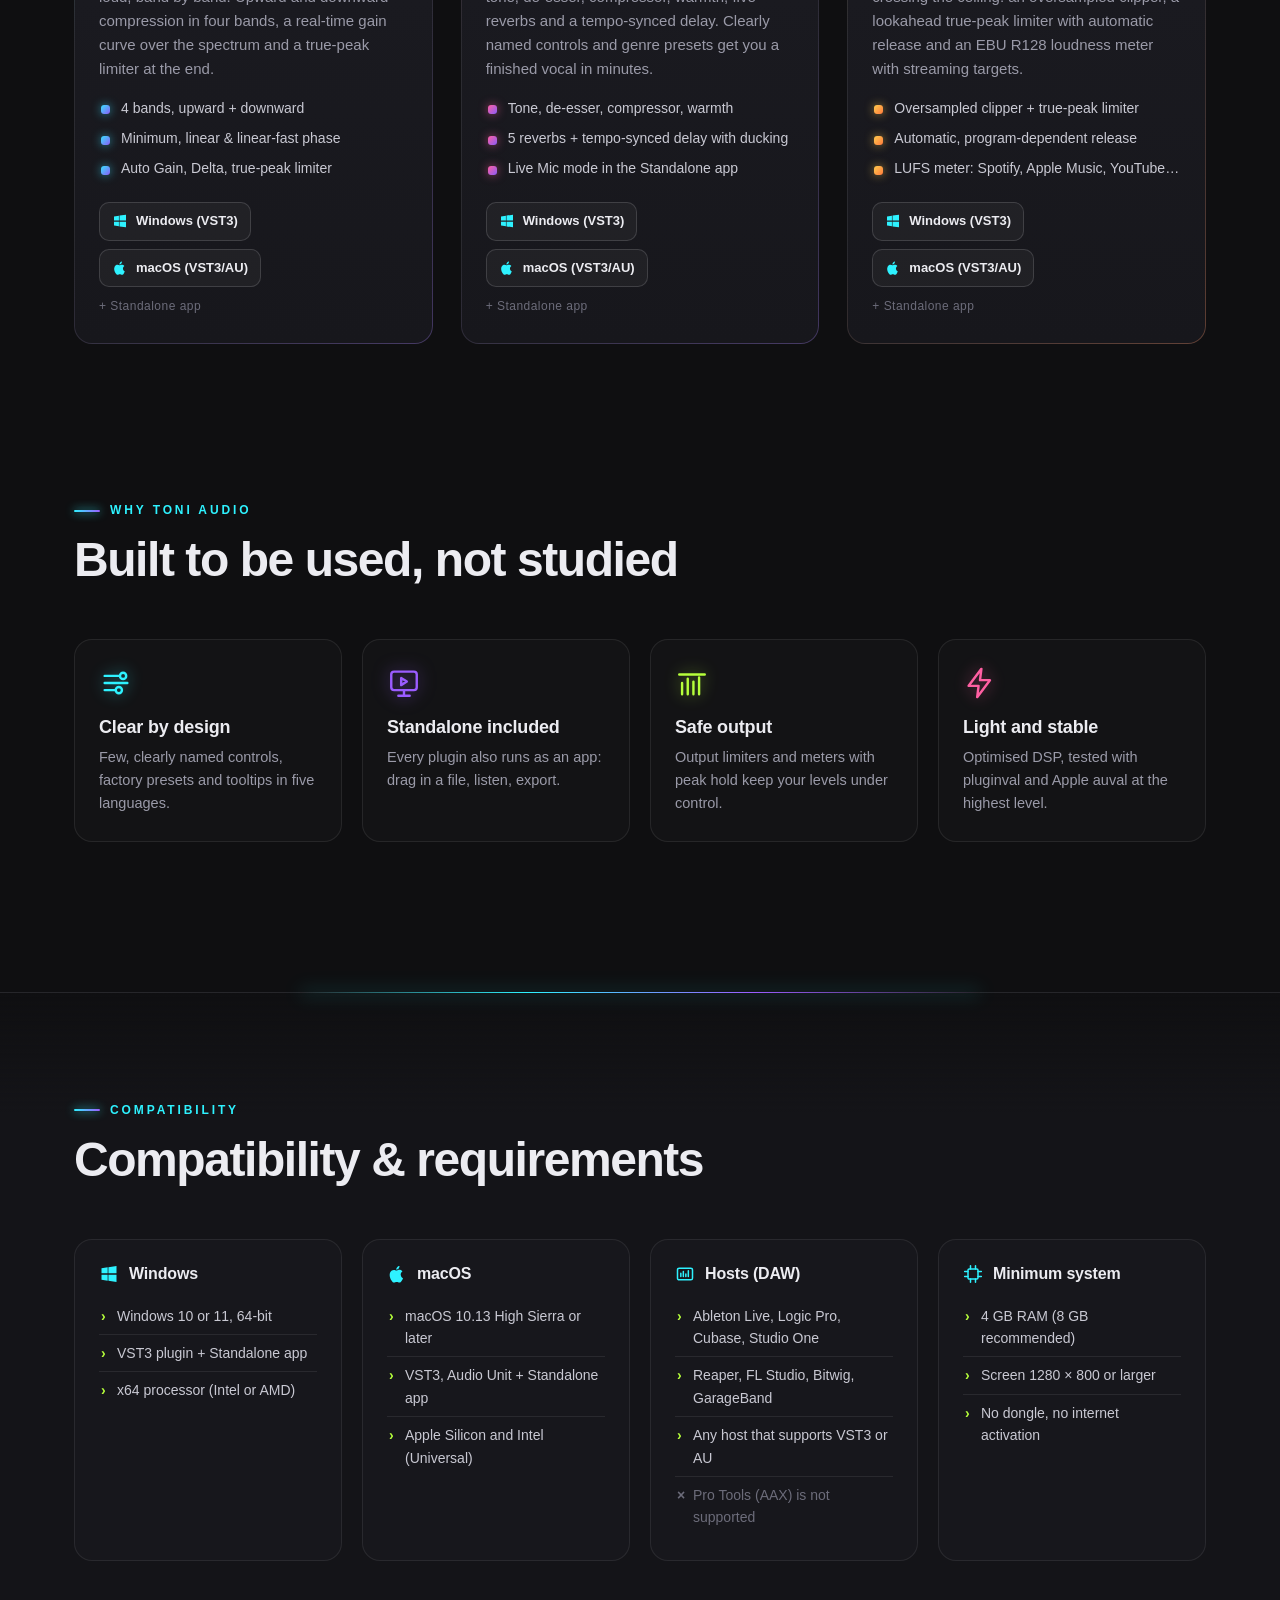
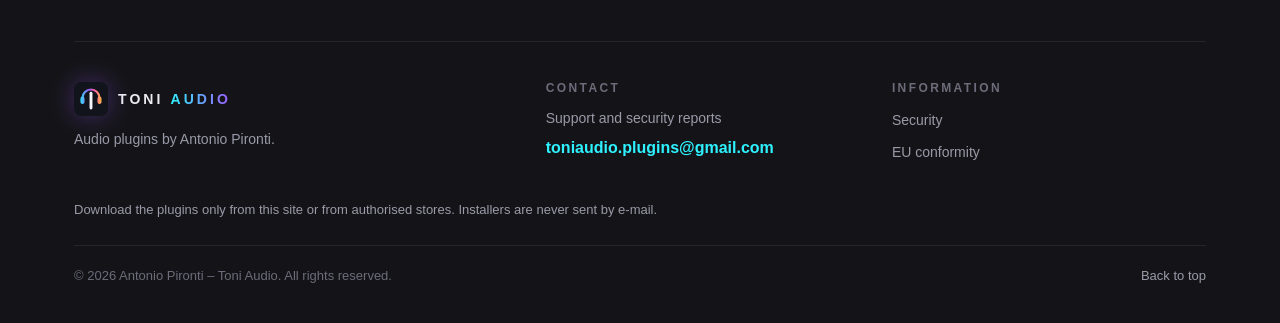
==== commit 825d71ec: "Mobile: no pinch zoom, no blurred/scaled background animations, no sticky hover - Viewport locked (a" ====
--- a/index.html
+++ b/index.html
@@ -2,7 +2,7 @@
 <html lang="en">
 <head>
 <meta charset="utf-8">
-<meta name="viewport" content="width=device-width, initial-scale=1">
+<meta name="viewport" content="width=device-width, initial-scale=1, minimum-scale=1, maximum-scale=1, user-scalable=no, viewport-fit=cover">
 <title>Toni Audio · Audio plugins for Windows &amp; macOS</title>
 <meta name="description" content="Toni Audio makes mixing and mastering plugins: Equilibra, Lirica and Vetta. VST3, AU and Standalone for Windows and macOS.">
 <meta name="theme-color" content="#0f0f11">
--- a/assets/css/site.css
+++ b/assets/css/site.css
@@ -23,10 +23,12 @@
 }
 
 *, *::before, *::after { box-sizing: border-box; }
-html { scroll-behavior: smooth; scroll-padding-top: 84px; -webkit-text-size-adjust: 100%; }
+html { scroll-behavior: smooth; scroll-padding-top: 84px; -webkit-text-size-adjust: 100%; text-size-adjust: 100%;
+       overflow-x: hidden; overflow-x: clip; touch-action: pan-x pan-y; }   /* niente zoom con le dita */
 body {
   margin: 0; background: var(--bg); color: var(--text);
-  font: 16px/1.6 var(--font); -webkit-font-smoothing: antialiased; overflow-x: hidden;
+  font: 16px/1.6 var(--font); -webkit-font-smoothing: antialiased; overflow-x: hidden; overflow-x: clip;
+  touch-action: pan-x pan-y; -webkit-tap-highlight-color: transparent;
 }
 img, svg { display: block; max-width: 100%; }
 a { color: inherit; }
@@ -86,11 +88,17 @@
 /* ---------- Hero ---------- */
 .hero { position: relative; min-height: 100vh; min-height: 100svh; display: flex; align-items: center; padding: 120px 0 80px; overflow: hidden; isolation: isolate; }
 .hero-bg { position: absolute; inset: 0; z-index: -1; }
-.orb { position: absolute; border-radius: 50%; filter: blur(80px); opacity: .55; animation: float 18s ease-in-out infinite; }
-.orb-1 { width: 520px; height: 520px; left: -140px; top: -120px; background: radial-gradient(circle, rgba(46, 242, 255, .55), transparent 65%); }
-.orb-2 { width: 620px; height: 620px; right: -200px; top: 10%; background: radial-gradient(circle, rgba(155, 92, 255, .6), transparent 65%); animation-delay: -6s; }
-.orb-3 { width: 380px; height: 380px; left: 35%; bottom: -160px; background: radial-gradient(circle, rgba(182, 255, 59, .32), transparent 65%); animation-delay: -12s; }
-@keyframes float { 0%, 100% { transform: translate(0, 0) scale(1); } 33% { transform: translate(40px, -30px) scale(1.06); } 66% { transform: translate(-30px, 25px) scale(.96); } }
+/* luci di sfondo: gradienti gia' sfumati (niente filtro blur, che sul telefono si sgrana) */
+.orb { position: absolute; border-radius: 50%; opacity: .5; pointer-events: none; }
+.orb-1 { width: 760px; height: 760px; left: -300px; top: -300px; background: radial-gradient(circle closest-side, rgba(46, 242, 255, .42), rgba(46, 242, 255, .12) 55%, transparent); }
+.orb-2 { width: 860px; height: 860px; right: -360px; top: -8%; background: radial-gradient(circle closest-side, rgba(155, 92, 255, .48), rgba(155, 92, 255, .14) 55%, transparent); }
+.orb-3 { width: 560px; height: 560px; left: 30%; bottom: -320px; background: radial-gradient(circle closest-side, rgba(182, 255, 59, .22), rgba(182, 255, 59, .06) 55%, transparent); }
+@media (hover: hover) and (pointer: fine) and (min-width: 761px) {
+  /* solo su computer: le luci si spostano piano (solo traslazione, nessun ingrandimento) */
+  .orb { animation: float 18s ease-in-out infinite; will-change: transform; }
+  .orb-2 { animation-delay: -6s; } .orb-3 { animation-delay: -12s; }
+}
+@keyframes float { 0%, 100% { transform: translate3d(0, 0, 0); } 33% { transform: translate3d(40px, -30px, 0); } 66% { transform: translate3d(-30px, 25px, 0); } }
 .grid-floor {
   position: absolute; inset: auto -20% -10% -20%; height: 60%;
   background-image: linear-gradient(rgba(46, 242, 255, .14) 1px, transparent 1px), linear-gradient(90deg, rgba(46, 242, 255, .14) 1px, transparent 1px);
@@ -130,13 +138,14 @@
 
 /* barre "audio" animate */
 .wave { position: absolute; z-index: -1; right: 24px; bottom: -40px; display: flex; align-items: flex-end; gap: 6px; height: 120px; opacity: .55; pointer-events: none; }
-.wave span { width: 6px; border-radius: 3px; background: linear-gradient(to top, var(--violet), var(--cyan)); animation: eq 1.4s ease-in-out infinite; height: 20%; }
+.wave span { width: 6px; height: 100%; border-radius: 3px; background: linear-gradient(to top, var(--violet), var(--cyan));
+  transform-origin: bottom; transform: scaleY(.2); animation: eq 1.4s ease-in-out infinite; }
 .wave span:nth-child(3n) { animation-duration: 1.1s; }
 .wave span:nth-child(4n) { animation-duration: 1.7s; background: linear-gradient(to top, var(--cyan), var(--acid)); }
 .wave span:nth-child(5n) { animation-duration: .9s; }
 .wave span:nth-child(odd) { animation-delay: -.4s; }
 .wave span:nth-child(7n) { animation-delay: -.8s; }
-@keyframes eq { 0%, 100% { height: 14%; } 50% { height: 100%; } }
+@keyframes eq { 0%, 100% { transform: scaleY(.14); } 50% { transform: scaleY(1); } }
 
 /* ---------- Sezioni ---------- */
 .section { padding: 110px 0; position: relative; }
@@ -266,6 +275,9 @@
 .js .reveal { opacity: 0; transform: translateY(26px); transition: opacity .8s var(--ease), transform .8s var(--ease); transition-delay: var(--d, 0ms); }
 .js .reveal.in { opacity: 1; transform: none; }
 .js .card.reveal.in { transition: opacity .8s var(--ease) var(--d, 0ms), transform .45s var(--ease), box-shadow .45s var(--ease), border-color .45s var(--ease); }
+.js .card.reveal.in:hover { transform: translateY(-8px); }
+.js .why.reveal.in:hover { transform: translateY(-4px); }
+.js .req-col.reveal.in:hover { transform: translateY(-3px); }   /* dopo la comparsa la scheda si solleva ancora */
 .hero .reveal:nth-child(2) { --d: 80ms; } .hero .reveal:nth-child(3) { --d: 160ms; }
 .hero .reveal:nth-child(4) { --d: 240ms; } .hero .reveal:nth-child(5) { --d: 320ms; }
 
@@ -290,11 +302,28 @@
   .why-grid, .req-grid { grid-template-columns: 1fr; gap: 14px; }
   .foot-grid { grid-template-columns: 1fr; gap: 26px; margin-top: 56px; }
   .site-footer { padding-top: 72px; }
-  .orb { filter: blur(60px); }
+  .grid-floor { display: none; }
+  .orb-1 { width: 520px; height: 520px; left: -260px; top: -220px; }
+  .orb-2 { width: 560px; height: 560px; right: -300px; top: 4%; }
+  .orb-3 { display: none; }
 }
 @media (max-width: 380px) {
   .brand span { letter-spacing: .14em; font-size: 13px; }
   .card-body { padding: 18px 18px 22px; }
+}
+
+/* ---------- Schermi touch: il tocco mentre scorri non deve lasciare schede sollevate o immagini ingrandite ---------- */
+@media (hover: none), (pointer: coarse) {
+  .card:hover, .js .card.reveal.in:hover, .why:hover, .js .why.reveal.in:hover, .req-col:hover, .js .req-col.reveal.in:hover,
+  .btn:hover, .brand:hover img { transform: none; }
+  .card:hover { box-shadow: none; border-color: var(--line); }
+  .card:hover::before { opacity: .25; }
+  .card:hover::after { opacity: 0; }
+  .card:hover .card-media > img { transform: none; filter: saturate(.92); }
+  .card:hover .card-icon { transform: none; }
+  .card:hover .compat { border-color: var(--line-2); background: rgba(255, 255, 255, .04); }
+  .card-media > img { transform: none; }
+  .js .reveal { transform: translateY(16px); }
 }
 
 /* ---------- Meno movimento, se richiesto dal sistema ---------- */
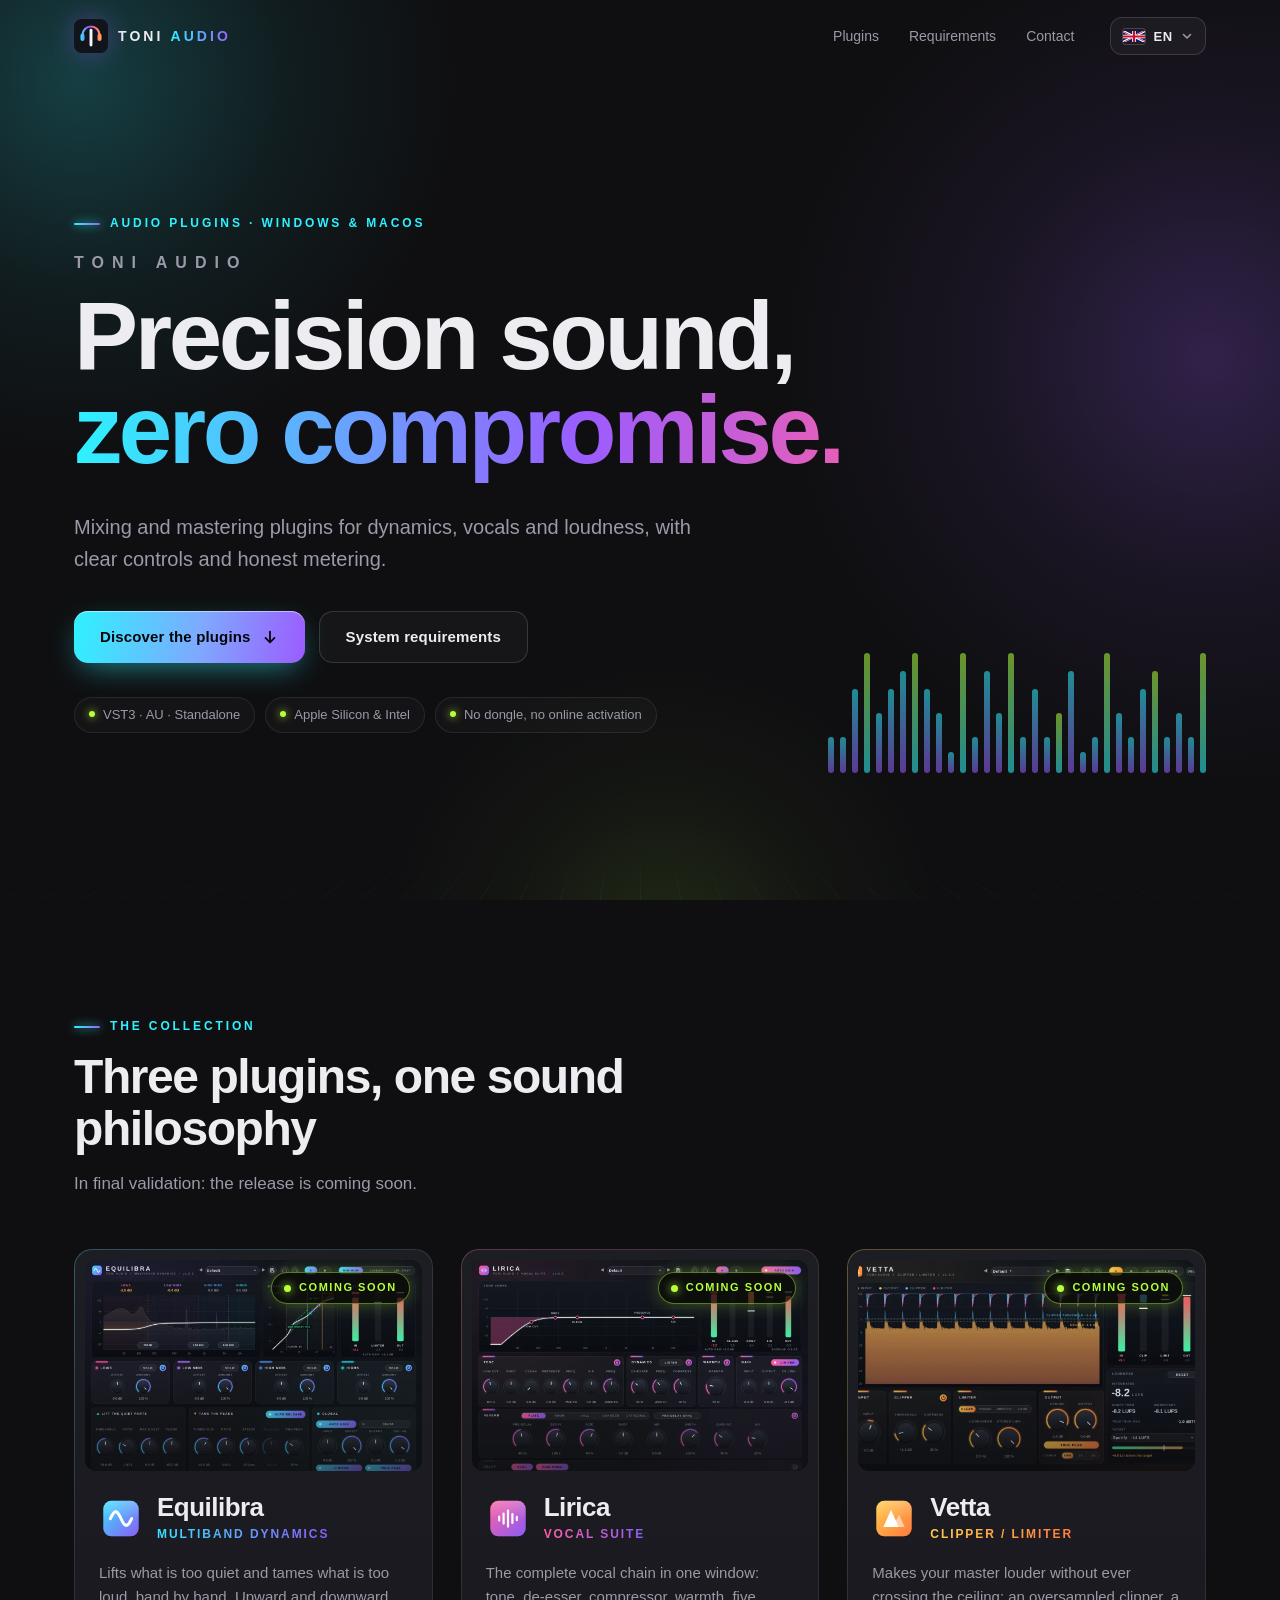
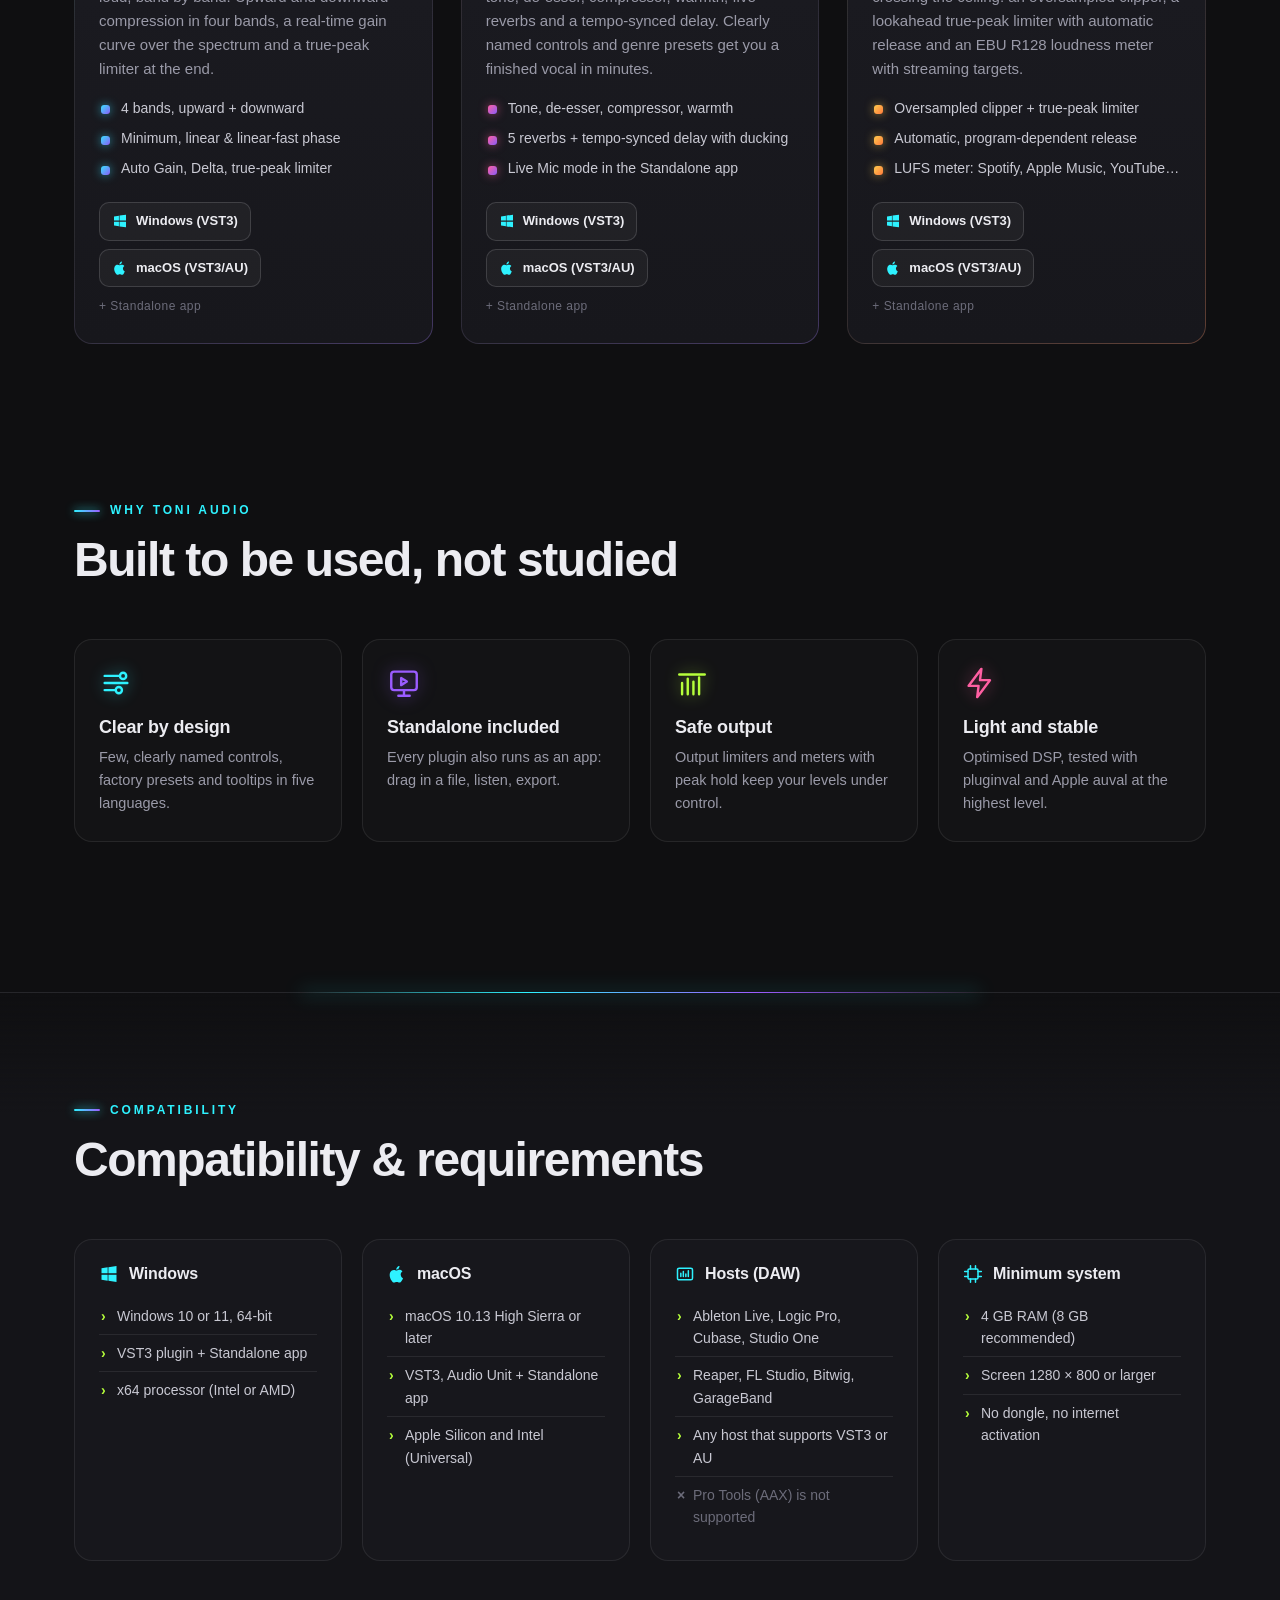
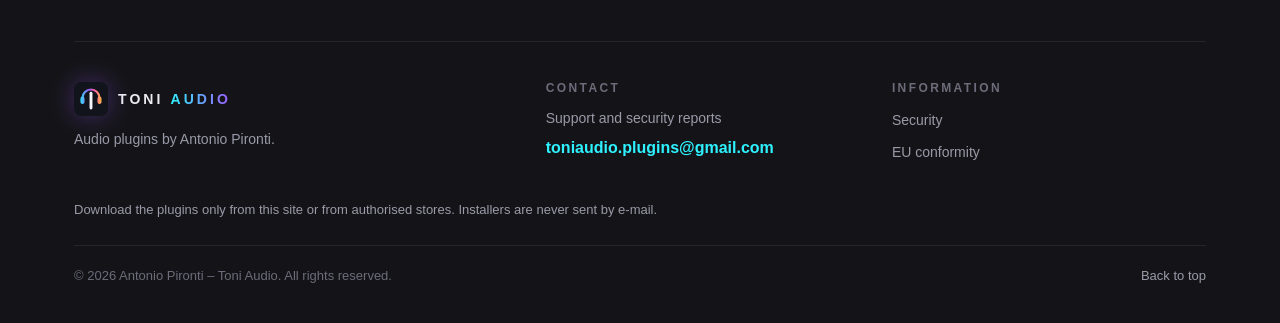
==== commit cc927c64: "Static site: no animations or zoom, text always wraps - Plugin cards are static: no image zoom, no m" ====
--- a/index.html
+++ b/index.html
@@ -51,19 +51,19 @@
       <div class="grid-floor"></div>
     </div>
     <div class="wrap hero-inner">
-      <p class="kicker reveal" data-i18n="hero.kicker">Audio plugins · Windows &amp; macOS</p>
-      <h1 class="reveal">
+      <p class="kicker" data-i18n="hero.kicker">Audio plugins · Windows &amp; macOS</p>
+      <h1>
         <span class="brand-big">TONI AUDIO</span>
         <span class="line" data-i18n="hero.title1">Precision sound,</span>
         <span class="line grad" data-i18n="hero.title2">zero compromise.</span>
       </h1>
-      <p class="hero-sub reveal" data-i18n="hero.sub">Mixing and mastering plugins for dynamics, vocals and loudness, with clear controls and honest metering.</p>
-      <div class="hero-cta reveal">
+      <p class="hero-sub" data-i18n="hero.sub">Mixing and mastering plugins for dynamics, vocals and loudness, with clear controls and honest metering.</p>
+      <div class="hero-cta">
         <a class="btn btn-primary" href="#plugins"><span data-i18n="hero.cta">Discover the plugins</span>
           <svg viewBox="0 0 20 20" aria-hidden="true"><path d="M10 4v12m0 0-5-5m5 5 5-5" fill="none" stroke="currentColor" stroke-width="2" stroke-linecap="round" stroke-linejoin="round"/></svg></a>
         <a class="btn btn-ghost" href="#requirements" data-i18n="hero.cta2">System requirements</a>
       </div>
-      <ul class="chips reveal">
+      <ul class="chips">
         <li data-i18n="hero.chip1">VST3 · AU · Standalone</li>
         <li data-i18n="hero.chip2">Apple Silicon &amp; Intel</li>
         <li data-i18n="hero.chip3">No dongle, no online activation</li>
@@ -80,7 +80,7 @@
   <!-- ============ Plugin ============ -->
   <section id="plugins" class="section">
     <div class="wrap">
-      <div class="section-head reveal">
+      <div class="section-head">
         <p class="kicker" data-i18n="plugins.kicker">The collection</p>
         <h2 data-i18n="plugins.title">Three plugins, one sound philosophy</h2>
         <p class="section-sub" data-i18n="plugins.sub">In final validation: the release is coming soon.</p>
@@ -94,24 +94,24 @@
   <!-- ============ Punti di forza ============ -->
   <section class="section section-tight">
     <div class="wrap">
-      <div class="section-head reveal">
+      <div class="section-head">
         <p class="kicker" data-i18n="why.kicker">Why Toni Audio</p>
         <h2 data-i18n="why.title">Built to be used, not studied</h2>
       </div>
       <div class="why-grid">
-        <div class="why reveal" style="--d:0ms">
+        <div class="why">
           <svg viewBox="0 0 24 24" aria-hidden="true"><path d="M4 7h10M4 12h16M4 17h7"/><circle cx="17" cy="7" r="2.2"/><circle cx="14" cy="17" r="2.2"/></svg>
           <h3 data-i18n="why.1.t">Clear by design</h3><p data-i18n="why.1.d"></p>
         </div>
-        <div class="why reveal" style="--d:80ms">
+        <div class="why">
           <svg viewBox="0 0 24 24" aria-hidden="true"><rect x="3" y="4" width="18" height="13" rx="2"/><path d="M8 21h8M12 17v4M10 8.5v5l4-2.5z"/></svg>
           <h3 data-i18n="why.2.t">Standalone included</h3><p data-i18n="why.2.d"></p>
         </div>
-        <div class="why reveal" style="--d:160ms">
+        <div class="why">
           <svg viewBox="0 0 24 24" aria-hidden="true"><path d="M3 6h18"/><path d="M5 20V12M9 20V9M13 20V11M17 20V8"/></svg>
           <h3 data-i18n="why.3.t">Safe output</h3><p data-i18n="why.3.d"></p>
         </div>
-        <div class="why reveal" style="--d:240ms">
+        <div class="why">
           <svg viewBox="0 0 24 24" aria-hidden="true"><path d="M13 2 4 14h7l-1 8 9-12h-7z"/></svg>
           <h3 data-i18n="why.4.t">Light and stable</h3><p data-i18n="why.4.d"></p>
         </div>
@@ -124,24 +124,24 @@
 <footer class="site-footer">
   <div class="wrap">
     <section id="requirements" class="req">
-      <div class="section-head reveal">
+      <div class="section-head">
         <p class="kicker" data-i18n="req.kicker">Compatibility</p>
         <h2 data-i18n="req.title">Compatibility &amp; requirements</h2>
       </div>
       <div class="req-grid">
-        <div class="req-col reveal" style="--d:0ms">
+        <div class="req-col">
           <h3><svg viewBox="0 0 24 24" aria-hidden="true"><path fill="currentColor" d="M3 5.1 10.4 4v7.1H3zm0 13.8 7.4 1.1v-7H3zM11.3 3.9 21 2.5v8.6h-9.7zm0 16.2 9.7 1.4v-8.5h-9.7z"/></svg><span data-i18n="req.win.t">Windows</span></h3>
           <ul><li data-i18n="req.win.1"></li><li data-i18n="req.win.2"></li><li data-i18n="req.win.3"></li></ul>
         </div>
-        <div class="req-col reveal" style="--d:80ms">
+        <div class="req-col">
           <h3><svg viewBox="0 0 24 24" aria-hidden="true"><path fill="currentColor" d="M16.4 12.6c0-2.4 2-3.6 2.1-3.7-1.1-1.7-2.9-1.9-3.5-1.9-1.5-.2-2.9.9-3.7.9s-1.9-.9-3.2-.8C6.5 7.1 5 8.1 4.1 9.6c-1.8 3.1-.5 7.7 1.3 10.2.8 1.2 1.8 2.6 3.1 2.5 1.3 0 1.7-.8 3.2-.8s1.9.8 3.2.8c1.3 0 2.2-1.2 3-2.5.9-1.4 1.3-2.7 1.3-2.8 0 0-2.7-1-2.8-4.4zM14 5.4c.7-.8 1.1-1.9 1-3-1 0-2.1.7-2.8 1.5-.6.7-1.2 1.8-1 2.9 1 .1 2.1-.6 2.8-1.4z"/></svg><span data-i18n="req.mac.t">macOS</span></h3>
           <ul><li data-i18n="req.mac.1"></li><li data-i18n="req.mac.2"></li><li data-i18n="req.mac.3"></li></ul>
         </div>
-        <div class="req-col reveal" style="--d:160ms">
+        <div class="req-col">
           <h3><svg viewBox="0 0 24 24" aria-hidden="true"><rect x="3" y="5" width="18" height="14" rx="2" fill="none" stroke="currentColor" stroke-width="1.8"/><path d="M7 15V11M10 15V9M13 15v-3M16 15V8" stroke="currentColor" stroke-width="1.8" stroke-linecap="round"/></svg><span data-i18n="req.host.t">Hosts (DAW)</span></h3>
           <ul><li data-i18n="req.host.1"></li><li data-i18n="req.host.2"></li><li data-i18n="req.host.3"></li><li class="muted" data-i18n="req.host.4"></li></ul>
         </div>
-        <div class="req-col reveal" style="--d:240ms">
+        <div class="req-col">
           <h3><svg viewBox="0 0 24 24" aria-hidden="true"><rect x="6" y="6" width="12" height="12" rx="1.5" fill="none" stroke="currentColor" stroke-width="1.8"/><path d="M9 2v4M15 2v4M9 18v4M15 18v4M2 9h4M2 15h4M18 9h4M18 15h4" stroke="currentColor" stroke-width="1.8" stroke-linecap="round"/></svg><span data-i18n="req.min.t">Minimum system</span></h3>
           <ul><li data-i18n="req.min.1"></li><li data-i18n="req.min.2"></li><li data-i18n="req.min.3"></li></ul>
         </div>
--- a/assets/css/site.css
+++ b/assets/css/site.css
@@ -35,6 +35,9 @@
 ul { margin: 0; padding: 0; list-style: none; }
 h1, h2, h3, h4 { margin: 0; line-height: 1.1; letter-spacing: -.01em; }
 p { margin: 0; }
+h1, h2, h3, p, li, a, span { overflow-wrap: break-word; }
+.card, .card-body, .card-head > div, .why, .req-col, .section-head, .hero-inner { min-width: 0; }
+.card-text, .card-feats li, .section-sub, .hero-sub, .why p, .req-col li { hyphens: auto; -webkit-hyphens: auto; }
 .muted { color: var(--muted); }
 .wrap { width: 100%; max-width: var(--wrap); margin: 0 auto; padding: 0 24px; }
 :focus-visible { outline: 2px solid var(--cyan); outline-offset: 3px; border-radius: 6px; }
@@ -49,11 +52,11 @@
   transition: background .35s var(--ease), border-color .35s var(--ease), backdrop-filter .35s;
   border-bottom: 1px solid transparent;
 }
-.site-header.scrolled { background: rgba(15, 15, 17, .78); backdrop-filter: blur(14px) saturate(140%); -webkit-backdrop-filter: blur(14px) saturate(140%); border-bottom-color: var(--line); }
+.site-header.scrolled { background: rgba(15, 15, 17, .94); border-bottom-color: var(--line); }
 .header-row { display: flex; align-items: center; gap: 24px; height: 72px; }
 .brand { display: inline-flex; align-items: center; gap: 10px; text-decoration: none; font-weight: 600; letter-spacing: .22em; font-size: 14px; white-space: nowrap; }
 .brand img { width: 34px; height: 34px; filter: drop-shadow(0 0 12px rgba(155, 92, 255, .35)); transition: transform .5s var(--ease); }
-.brand:hover img { transform: rotate(-8deg) scale(1.06); }
+
 .brand b { font-weight: 800; background: linear-gradient(90deg, var(--cyan), var(--violet)); -webkit-background-clip: text; background-clip: text; color: transparent; }
 .main-nav { display: flex; gap: 6px; margin-left: auto; }
 .main-nav a { text-decoration: none; color: var(--muted); font-size: 14px; padding: 8px 12px; border-radius: 10px; transition: color .2s, background .2s; }
@@ -73,7 +76,7 @@
 .flag svg { width: 100%; height: 100%; }
 .lang-menu {
   position: absolute; right: 0; top: calc(100% + 8px); min-width: 196px; padding: 6px;
-  background: rgba(23, 23, 28, .96); backdrop-filter: blur(16px); -webkit-backdrop-filter: blur(16px);
+  background: #17171c;
   border: 1px solid var(--line-2); border-radius: 14px; box-shadow: 0 24px 60px -12px rgba(0, 0, 0, .7);
   animation: menu-in .2s var(--ease);
 }
@@ -93,32 +96,24 @@
 .orb-1 { width: 760px; height: 760px; left: -300px; top: -300px; background: radial-gradient(circle closest-side, rgba(46, 242, 255, .42), rgba(46, 242, 255, .12) 55%, transparent); }
 .orb-2 { width: 860px; height: 860px; right: -360px; top: -8%; background: radial-gradient(circle closest-side, rgba(155, 92, 255, .48), rgba(155, 92, 255, .14) 55%, transparent); }
 .orb-3 { width: 560px; height: 560px; left: 30%; bottom: -320px; background: radial-gradient(circle closest-side, rgba(182, 255, 59, .22), rgba(182, 255, 59, .06) 55%, transparent); }
-@media (hover: hover) and (pointer: fine) and (min-width: 761px) {
-  /* solo su computer: le luci si spostano piano (solo traslazione, nessun ingrandimento) */
-  .orb { animation: float 18s ease-in-out infinite; will-change: transform; }
-  .orb-2 { animation-delay: -6s; } .orb-3 { animation-delay: -12s; }
-}
-@keyframes float { 0%, 100% { transform: translate3d(0, 0, 0); } 33% { transform: translate3d(40px, -30px, 0); } 66% { transform: translate3d(-30px, 25px, 0); } }
+
 .grid-floor {
   position: absolute; inset: auto -20% -10% -20%; height: 60%;
   background-image: linear-gradient(rgba(46, 242, 255, .14) 1px, transparent 1px), linear-gradient(90deg, rgba(46, 242, 255, .14) 1px, transparent 1px);
   background-size: 56px 56px; transform: perspective(600px) rotateX(62deg); transform-origin: bottom;
   mask-image: linear-gradient(to top, #000 10%, transparent 85%); -webkit-mask-image: linear-gradient(to top, #000 10%, transparent 85%);
-  animation: grid-move 6s linear infinite;
-}
-@keyframes grid-move { to { background-position: 0 56px, 0 0; } }
+}
 .hero-inner { position: relative; }
 .kicker { display: inline-flex; align-items: center; gap: 10px; color: var(--cyan); font-size: 12px; font-weight: 700; letter-spacing: .24em; text-transform: uppercase; }
 .kicker::before { content: ""; width: 26px; height: 2px; border-radius: 2px; background: linear-gradient(90deg, var(--cyan), var(--violet)); box-shadow: 0 0 10px var(--cyan); }
-.hero h1 { margin-top: 22px; font-size: clamp(42px, 7.4vw, 96px); font-weight: 800; letter-spacing: -.035em; line-height: .98; }
+.hero h1 { margin-top: 22px; font-size: clamp(34px, 8.6vw, 96px); font-weight: 800; letter-spacing: -.035em; line-height: .98; }
 .hero h1 .line { display: block; }
 .brand-big { display: block; font-size: clamp(13px, 1.4vw, 16px); letter-spacing: .5em; font-weight: 700; color: var(--muted); margin-bottom: 18px; }
 .grad {
   background: linear-gradient(90deg, var(--cyan) 0%, var(--violet) 45%, var(--pink) 75%, var(--acid) 100%);
-  background-size: 200% 100%; -webkit-background-clip: text; background-clip: text; color: transparent;
-  animation: shine 8s ease-in-out infinite; padding-bottom: .08em;
-}
-@keyframes shine { 0%, 100% { background-position: 0% 50%; } 50% { background-position: 100% 50%; } }
+  -webkit-background-clip: text; background-clip: text; color: transparent;
+  padding-bottom: .08em;
+}
 .hero-sub { margin-top: 26px; max-width: 620px; font-size: clamp(17px, 1.6vw, 20px); color: var(--muted); }
 .hero-cta { display: flex; flex-wrap: wrap; gap: 14px; margin-top: 36px; }
 .btn {
@@ -129,7 +124,7 @@
 .btn svg { width: 18px; height: 18px; transition: transform .3s var(--ease); }
 .btn-primary { color: #05060a; background: linear-gradient(100deg, var(--cyan), #7fa8ff 55%, var(--violet)); box-shadow: 0 10px 30px -8px rgba(46, 242, 255, .55), inset 0 1px 0 rgba(255, 255, 255, .5); }
 .btn-primary:hover { transform: translateY(-2px); box-shadow: 0 16px 44px -8px rgba(46, 242, 255, .75), 0 0 0 4px rgba(46, 242, 255, .12); }
-.btn-primary:hover svg { transform: translateY(3px); }
+
 .btn-ghost { color: var(--text); border: 1px solid var(--line-2); background: rgba(255, 255, 255, .03); }
 .btn-ghost:hover { transform: translateY(-2px); border-color: rgba(182, 255, 59, .55); color: var(--acid); }
 .chips { display: flex; flex-wrap: wrap; gap: 10px; margin-top: 34px; }
@@ -138,14 +133,10 @@
 
 /* barre "audio" animate */
 .wave { position: absolute; z-index: -1; right: 24px; bottom: -40px; display: flex; align-items: flex-end; gap: 6px; height: 120px; opacity: .55; pointer-events: none; }
-.wave span { width: 6px; height: 100%; border-radius: 3px; background: linear-gradient(to top, var(--violet), var(--cyan));
-  transform-origin: bottom; transform: scaleY(.2); animation: eq 1.4s ease-in-out infinite; }
-.wave span:nth-child(3n) { animation-duration: 1.1s; }
-.wave span:nth-child(4n) { animation-duration: 1.7s; background: linear-gradient(to top, var(--cyan), var(--acid)); }
-.wave span:nth-child(5n) { animation-duration: .9s; }
-.wave span:nth-child(odd) { animation-delay: -.4s; }
-.wave span:nth-child(7n) { animation-delay: -.8s; }
-@keyframes eq { 0%, 100% { transform: scaleY(.14); } 50% { transform: scaleY(1); } }
+.wave span { width: 6px; height: 30%; border-radius: 3px; background: linear-gradient(to top, var(--violet), var(--cyan)); }
+.wave span:nth-child(3n) { height: 70%; } .wave span:nth-child(4n) { height: 100%; background: linear-gradient(to top, var(--cyan), var(--acid)); }
+.wave span:nth-child(5n) { height: 50%; } .wave span:nth-child(7n) { height: 85%; } .wave span:nth-child(11n) { height: 18%; }
+
 
 /* ---------- Sezioni ---------- */
 .section { padding: 110px 0; position: relative; }
@@ -160,7 +151,7 @@
   --a1: var(--cyan); --a2: var(--violet); --mx: 50%; --my: 0%;
   position: relative; display: flex; flex-direction: column; border-radius: var(--radius); isolation: isolate;
   background: linear-gradient(180deg, var(--surface-2), var(--surface)); border: 1px solid var(--line);
-  transition: transform .45s var(--ease), box-shadow .45s var(--ease), border-color .45s var(--ease);
+  transition: transform .25s var(--ease), box-shadow .25s var(--ease), border-color .25s var(--ease);
 }
 /* bordo luminoso con i colori del plugin */
 .card::before {
@@ -170,19 +161,13 @@
   mask: linear-gradient(#000 0 0) content-box, linear-gradient(#000 0 0); mask-composite: exclude;
   opacity: .25; transition: opacity .45s var(--ease);
 }
-/* bagliore che segue il mouse */
-.card::after {
-  content: ""; position: absolute; inset: 0; border-radius: inherit; pointer-events: none; z-index: 1;
-  background: radial-gradient(420px circle at var(--mx) var(--my), color-mix(in srgb, var(--a1) 14%, transparent), transparent 45%);
-  opacity: 0; transition: opacity .35s;
-}
-.card:hover { transform: translateY(-8px); border-color: transparent; box-shadow: 0 30px 70px -24px color-mix(in srgb, var(--a1) 45%, transparent), 0 0 0 1px rgba(255, 255, 255, .04); }
+.card:hover { transform: translateY(-3px); border-color: transparent; box-shadow: 0 30px 70px -24px color-mix(in srgb, var(--a1) 45%, transparent), 0 0 0 1px rgba(255, 255, 255, .04); }
 .card:hover::before { opacity: 1; }
-.card:hover::after { opacity: 1; }
+
 
 .card-media { position: relative; aspect-ratio: 16 / 10; margin: 10px 10px 0; border-radius: 12px; overflow: hidden; background: #0b0b0e; }
-.card-media > img { width: 100%; height: 100%; object-fit: cover; object-position: top center; transform: scale(1.001); transition: transform .8s var(--ease), filter .5s; filter: saturate(.92); }
-.card:hover .card-media > img { transform: scale(1.06); filter: saturate(1.08); }
+.card-media > img { width: 100%; height: 100%; object-fit: cover; object-position: top center; }
+
 .card-media::after { content: ""; position: absolute; inset: 0; background: linear-gradient(to top, rgba(15, 15, 17, .55), transparent 45%); pointer-events: none; }
 
 /* segnaposto quando manca l'immagine */
@@ -192,28 +177,28 @@
 .ph-grid { position: absolute; inset: 0; opacity: .35;
   background-image: linear-gradient(rgba(255, 255, 255, .07) 1px, transparent 1px), linear-gradient(90deg, rgba(255, 255, 255, .07) 1px, transparent 1px);
   background-size: 28px 28px; mask-image: radial-gradient(circle at center, #000, transparent 75%); -webkit-mask-image: radial-gradient(circle at center, #000, transparent 75%); }
-.ph-icon { position: relative; width: 84px; height: 84px; filter: drop-shadow(0 12px 30px color-mix(in srgb, var(--a1) 45%, transparent)); animation: bob 5s ease-in-out infinite; }
+.ph-icon { position: relative; width: 84px; height: 84px; filter: drop-shadow(0 12px 30px color-mix(in srgb, var(--a1) 45%, transparent)); }
 .ph-letter { position: relative; font-size: 64px; font-weight: 800; background: linear-gradient(135deg, var(--a1), var(--a2)); -webkit-background-clip: text; background-clip: text; color: transparent; }
 .ph-text { position: relative; font-size: 12px; letter-spacing: .2em; text-transform: uppercase; color: var(--muted); }
-@keyframes bob { 50% { transform: translateY(-6px); } }
+
 
 /* stato: In arrivo */
 .status {
   position: absolute; top: 12px; right: 12px; z-index: 2; display: inline-flex; align-items: center; gap: 8px;
   padding: 6px 12px; border-radius: 999px; font-size: 11px; font-weight: 800; letter-spacing: .14em; text-transform: uppercase;
   color: var(--acid); background: rgba(10, 12, 6, .72); border: 1px solid rgba(182, 255, 59, .45);
-  backdrop-filter: blur(8px); -webkit-backdrop-filter: blur(8px); box-shadow: 0 0 20px -4px rgba(182, 255, 59, .45);
-}
-.status i { width: 7px; height: 7px; border-radius: 50%; background: currentColor; box-shadow: 0 0 10px currentColor; animation: pulse 1.6s ease-in-out infinite; }
+  box-shadow: 0 0 20px -4px rgba(182, 255, 59, .45);
+}
+.status i { width: 7px; height: 7px; border-radius: 50%; background: currentColor; box-shadow: 0 0 10px currentColor; }
 .status-beta { color: var(--cyan); border-color: rgba(46, 242, 255, .45); box-shadow: 0 0 20px -4px rgba(46, 242, 255, .45); }
 .status-available { color: #0b0b0e; background: var(--acid); }
-.status-available i { background: #0b0b0e; box-shadow: none; animation: none; }
-@keyframes pulse { 50% { opacity: .35; transform: scale(.75); } }
+.status-available i { background: #0b0b0e; box-shadow: none; }
+
 
 .card-body { display: flex; flex-direction: column; gap: 16px; padding: 22px 24px 26px; flex: 1; position: relative; z-index: 2; }
 .card-head { display: flex; align-items: center; gap: 14px; }
-.card-icon { width: 44px; height: 44px; border-radius: 11px; transition: transform .5s var(--ease); }
-.card:hover .card-icon { transform: rotate(-6deg) scale(1.08); }
+.card-icon { width: 44px; height: 44px; border-radius: 11px; flex: none; }
+
 .card h3 { font-size: 26px; font-weight: 800; letter-spacing: -.02em; }
 .card-tag { margin-top: 4px; font-size: 12px; font-weight: 700; letter-spacing: .16em; text-transform: uppercase;
   background: linear-gradient(90deg, var(--a1), var(--a2)); -webkit-background-clip: text; background-clip: text; color: transparent; }
@@ -234,7 +219,7 @@
 /* ---------- Punti di forza ---------- */
 .why-grid { display: grid; grid-template-columns: repeat(4, 1fr); gap: 20px; }
 .why { padding: 26px 24px; border-radius: var(--radius); background: rgba(255, 255, 255, .02); border: 1px solid var(--line); transition: transform .35s var(--ease), border-color .35s, background .35s; }
-.why:hover { transform: translateY(-4px); border-color: rgba(155, 92, 255, .45); background: rgba(155, 92, 255, .05); }
+.why:hover { transform: translateY(-2px); border-color: rgba(155, 92, 255, .45); background: rgba(155, 92, 255, .05); }
 .why svg { width: 34px; height: 34px; fill: none; stroke: var(--cyan); stroke-width: 1.7; stroke-linecap: round; stroke-linejoin: round; filter: drop-shadow(0 0 8px rgba(46, 242, 255, .45)); margin-bottom: 18px; }
 .why:nth-child(2) svg { stroke: var(--violet); filter: drop-shadow(0 0 8px rgba(155, 92, 255, .5)); }
 .why:nth-child(3) svg { stroke: var(--acid); filter: drop-shadow(0 0 8px rgba(182, 255, 59, .45)); }
@@ -248,7 +233,7 @@
   background: linear-gradient(90deg, transparent, var(--cyan), var(--violet), transparent); box-shadow: 0 0 18px var(--cyan); }
 .req-grid { display: grid; grid-template-columns: repeat(4, 1fr); gap: 20px; }
 .req-col { padding: 24px; border-radius: var(--radius); background: var(--surface); border: 1px solid var(--line); transition: border-color .3s, transform .3s var(--ease); }
-.req-col:hover { border-color: rgba(46, 242, 255, .35); transform: translateY(-3px); }
+.req-col:hover { border-color: rgba(46, 242, 255, .35); transform: translateY(-2px); }
 .req-col h3 { display: flex; align-items: center; gap: 10px; font-size: 16px; font-weight: 700; margin-bottom: 14px; }
 .req-col h3 svg { width: 20px; height: 20px; color: var(--cyan); flex: none; }
 .req-col li { position: relative; padding: 7px 0 7px 18px; font-size: 14px; color: #c9c9d3; border-top: 1px solid var(--line); }
@@ -271,15 +256,6 @@
 .to-top { color: var(--muted); text-decoration: none; }
 .to-top:hover { color: var(--cyan); }
 
-/* ---------- Comparsa allo scorrimento ---------- */
-.js .reveal { opacity: 0; transform: translateY(26px); transition: opacity .8s var(--ease), transform .8s var(--ease); transition-delay: var(--d, 0ms); }
-.js .reveal.in { opacity: 1; transform: none; }
-.js .card.reveal.in { transition: opacity .8s var(--ease) var(--d, 0ms), transform .45s var(--ease), box-shadow .45s var(--ease), border-color .45s var(--ease); }
-.js .card.reveal.in:hover { transform: translateY(-8px); }
-.js .why.reveal.in:hover { transform: translateY(-4px); }
-.js .req-col.reveal.in:hover { transform: translateY(-3px); }   /* dopo la comparsa la scheda si solleva ancora */
-.hero .reveal:nth-child(2) { --d: 80ms; } .hero .reveal:nth-child(3) { --d: 160ms; }
-.hero .reveal:nth-child(4) { --d: 240ms; } .hero .reveal:nth-child(5) { --d: 320ms; }
 
 /* ---------- Schermi piu' piccoli ---------- */
 @media (max-width: 1024px) {
@@ -312,23 +288,16 @@
   .card-body { padding: 18px 18px 22px; }
 }
 
-/* ---------- Schermi touch: il tocco mentre scorri non deve lasciare schede sollevate o immagini ingrandite ---------- */
+/* ---------- Schermi touch: nessun effetto al tocco mentre scorri ---------- */
 @media (hover: none), (pointer: coarse) {
-  .card:hover, .js .card.reveal.in:hover, .why:hover, .js .why.reveal.in:hover, .req-col:hover, .js .req-col.reveal.in:hover,
-  .btn:hover, .brand:hover img { transform: none; }
+  .card:hover, .why:hover, .req-col:hover, .btn:hover { transform: none; }
   .card:hover { box-shadow: none; border-color: var(--line); }
   .card:hover::before { opacity: .25; }
-  .card:hover::after { opacity: 0; }
-  .card:hover .card-media > img { transform: none; filter: saturate(.92); }
-  .card:hover .card-icon { transform: none; }
   .card:hover .compat { border-color: var(--line-2); background: rgba(255, 255, 255, .04); }
-  .card-media > img { transform: none; }
-  .js .reveal { transform: translateY(16px); }
 }
 
 /* ---------- Meno movimento, se richiesto dal sistema ---------- */
 @media (prefers-reduced-motion: reduce) {
   html { scroll-behavior: auto; }
   *, *::before, *::after { animation: none !important; transition-duration: .01ms !important; }
-  .js .reveal { opacity: 1; transform: none; }
-}
+}
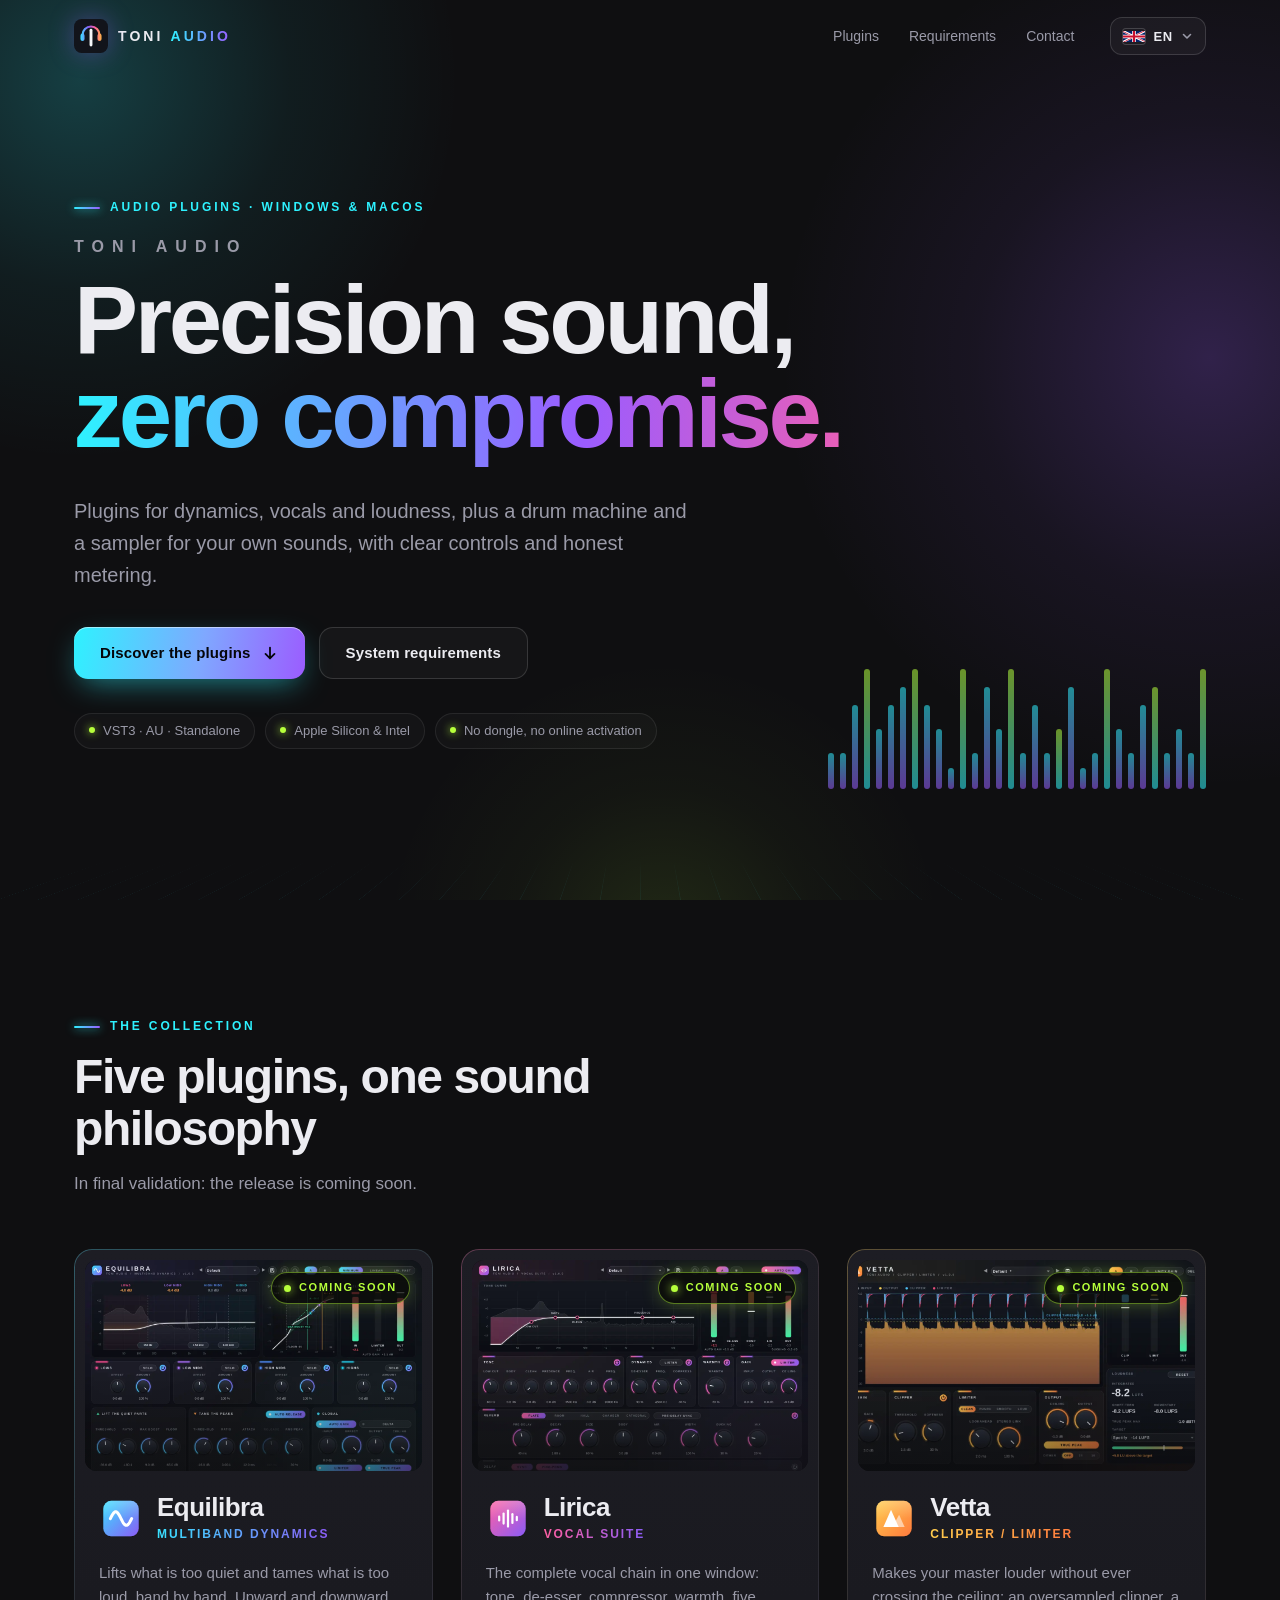
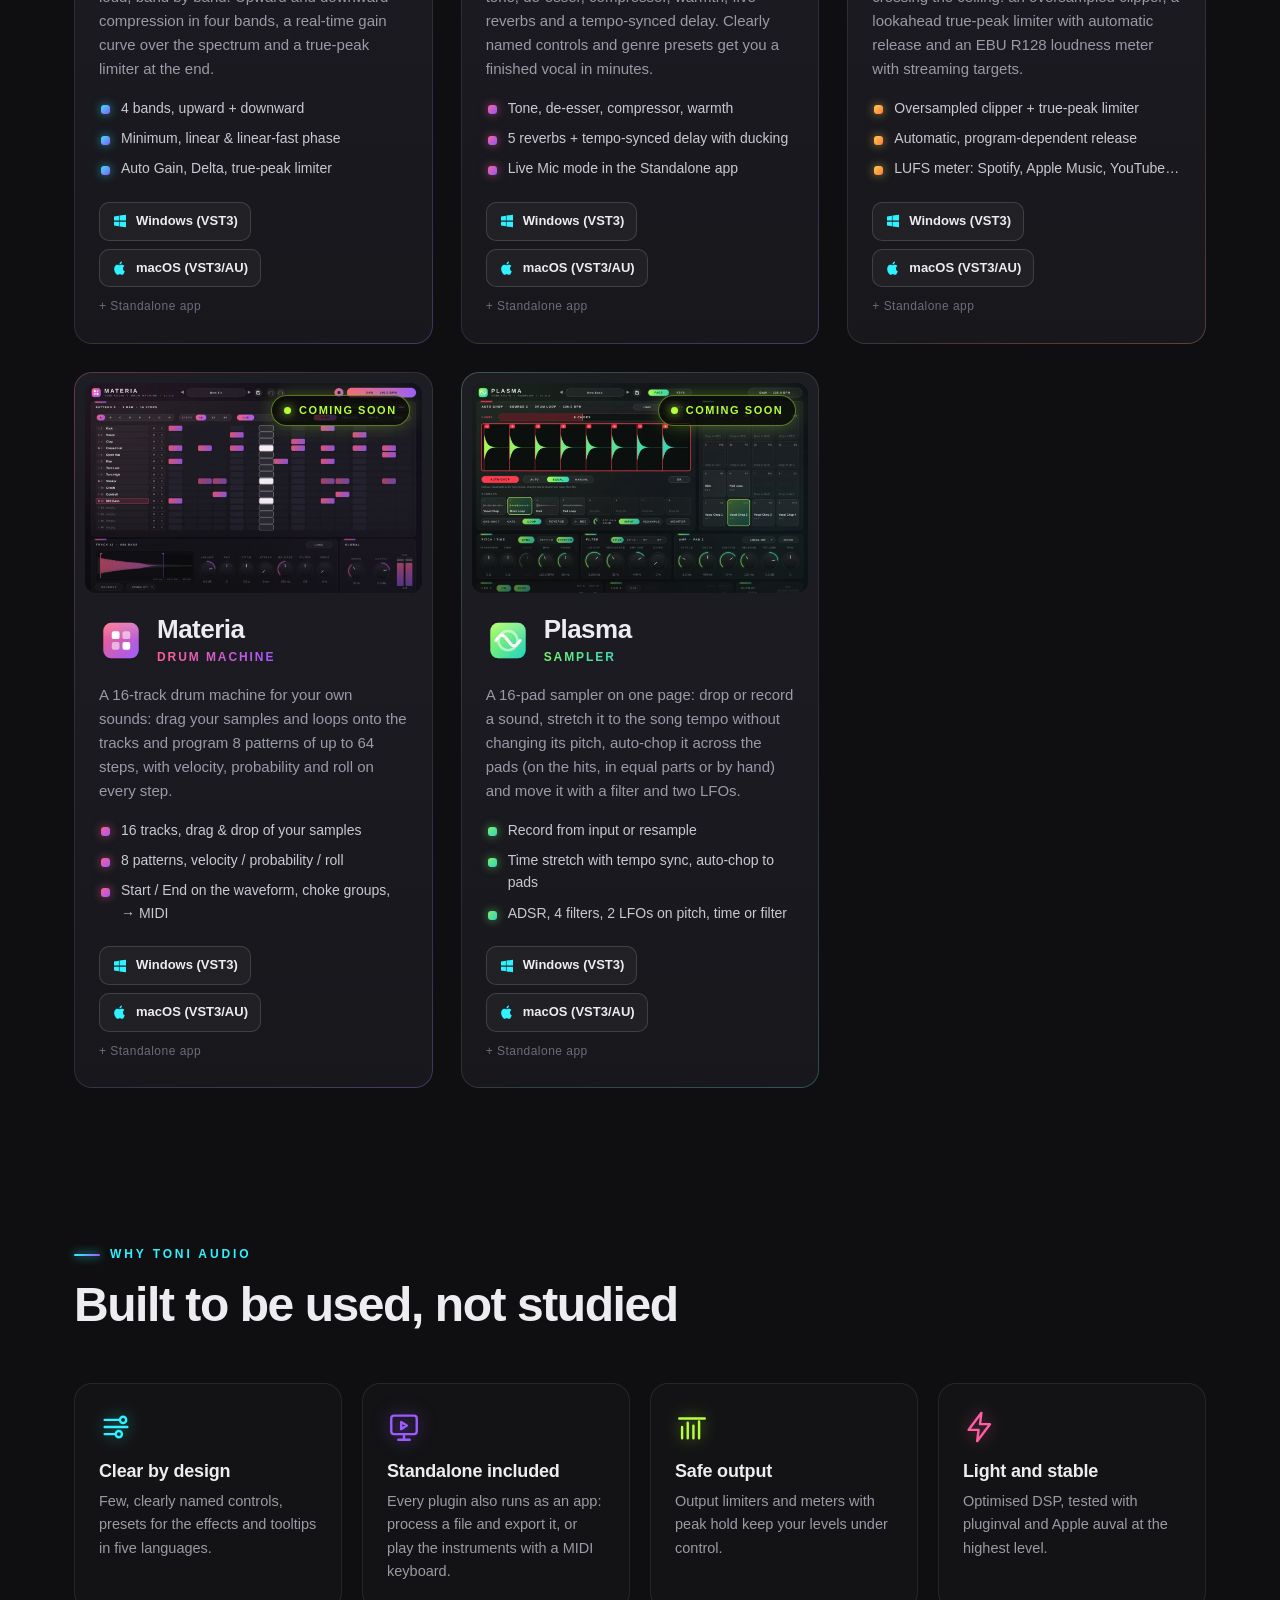
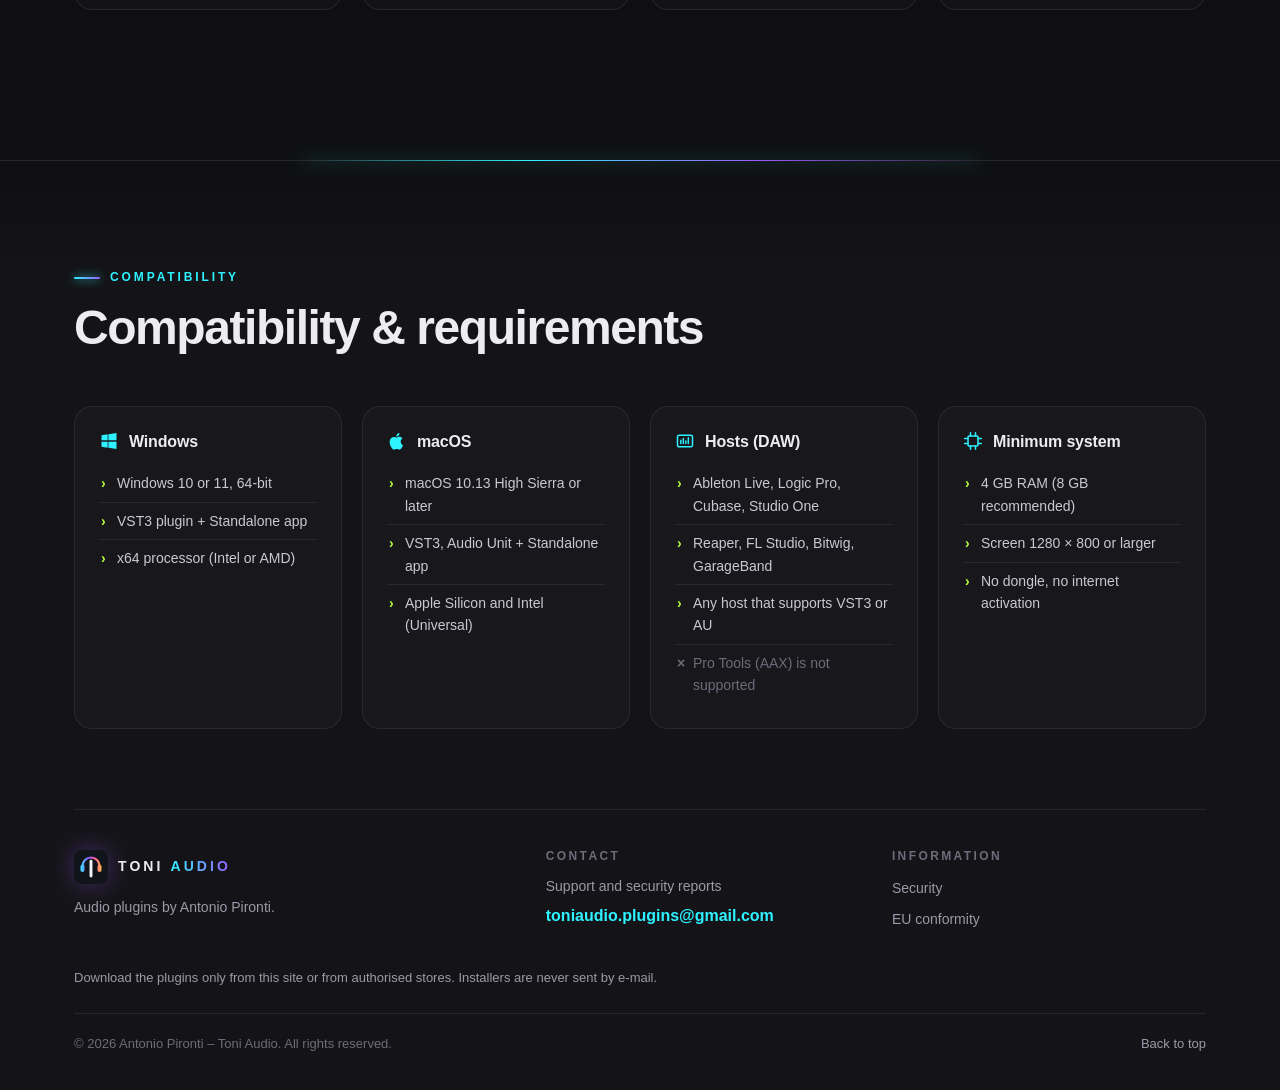
==== commit 0a640efd: "Site: Materia and Plasma added, updated screenshots of Equilibra, Lirica and Vetta Co-Authored-By: C" ====
--- a/index.html
+++ b/index.html
@@ -4,11 +4,11 @@
 <meta charset="utf-8">
 <meta name="viewport" content="width=device-width, initial-scale=1, minimum-scale=1, maximum-scale=1, user-scalable=no, viewport-fit=cover">
 <title>Toni Audio · Audio plugins for Windows &amp; macOS</title>
-<meta name="description" content="Toni Audio makes mixing and mastering plugins: Equilibra, Lirica and Vetta. VST3, AU and Standalone for Windows and macOS.">
+<meta name="description" content="Toni Audio makes mixing, mastering and instrument plugins: Equilibra, Lirica, Vetta, Materia and Plasma. VST3, AU and Standalone for Windows and macOS.">
 <meta name="theme-color" content="#0f0f11">
 <meta name="color-scheme" content="dark">
 <meta property="og:title" content="Toni Audio">
-<meta property="og:description" content="Mixing and mastering plugins: Equilibra, Lirica and Vetta. VST3, AU and Standalone for Windows and macOS.">
+<meta property="og:description" content="Mixing, mastering and instrument plugins: Equilibra, Lirica, Vetta, Materia and Plasma. VST3, AU and Standalone for Windows and macOS.">
 <meta property="og:image" content="https://toniaudio.github.io/assets/img/vetta.webp">
 <meta property="og:url" content="https://toniaudio.github.io/">
 <link rel="icon" href="assets/img/logo.svg" type="image/svg+xml">
@@ -57,7 +57,7 @@
         <span class="line" data-i18n="hero.title1">Precision sound,</span>
         <span class="line grad" data-i18n="hero.title2">zero compromise.</span>
       </h1>
-      <p class="hero-sub" data-i18n="hero.sub">Mixing and mastering plugins for dynamics, vocals and loudness, with clear controls and honest metering.</p>
+      <p class="hero-sub" data-i18n="hero.sub">Plugins for dynamics, vocals and loudness, plus a drum machine and a sampler for your own sounds, with clear controls and honest metering.</p>
       <div class="hero-cta">
         <a class="btn btn-primary" href="#plugins"><span data-i18n="hero.cta">Discover the plugins</span>
           <svg viewBox="0 0 20 20" aria-hidden="true"><path d="M10 4v12m0 0-5-5m5 5 5-5" fill="none" stroke="currentColor" stroke-width="2" stroke-linecap="round" stroke-linejoin="round"/></svg></a>
@@ -82,12 +82,12 @@
     <div class="wrap">
       <div class="section-head">
         <p class="kicker" data-i18n="plugins.kicker">The collection</p>
-        <h2 data-i18n="plugins.title">Three plugins, one sound philosophy</h2>
+        <h2 data-i18n="plugins.title">Five plugins, one sound philosophy</h2>
         <p class="section-sub" data-i18n="plugins.sub">In final validation: the release is coming soon.</p>
       </div>
       <!-- le schede si creano da assets/js/plugins.js -->
       <div id="plugin-grid" class="plugin-grid"></div>
-      <noscript><p class="section-sub">Equilibra · Lirica · Vetta — VST3 / AU / Standalone, Windows &amp; macOS.</p></noscript>
+      <noscript><p class="section-sub">Equilibra · Lirica · Vetta · Materia · Plasma — VST3 / AU / Standalone, Windows &amp; macOS.</p></noscript>
     </div>
   </section>
 
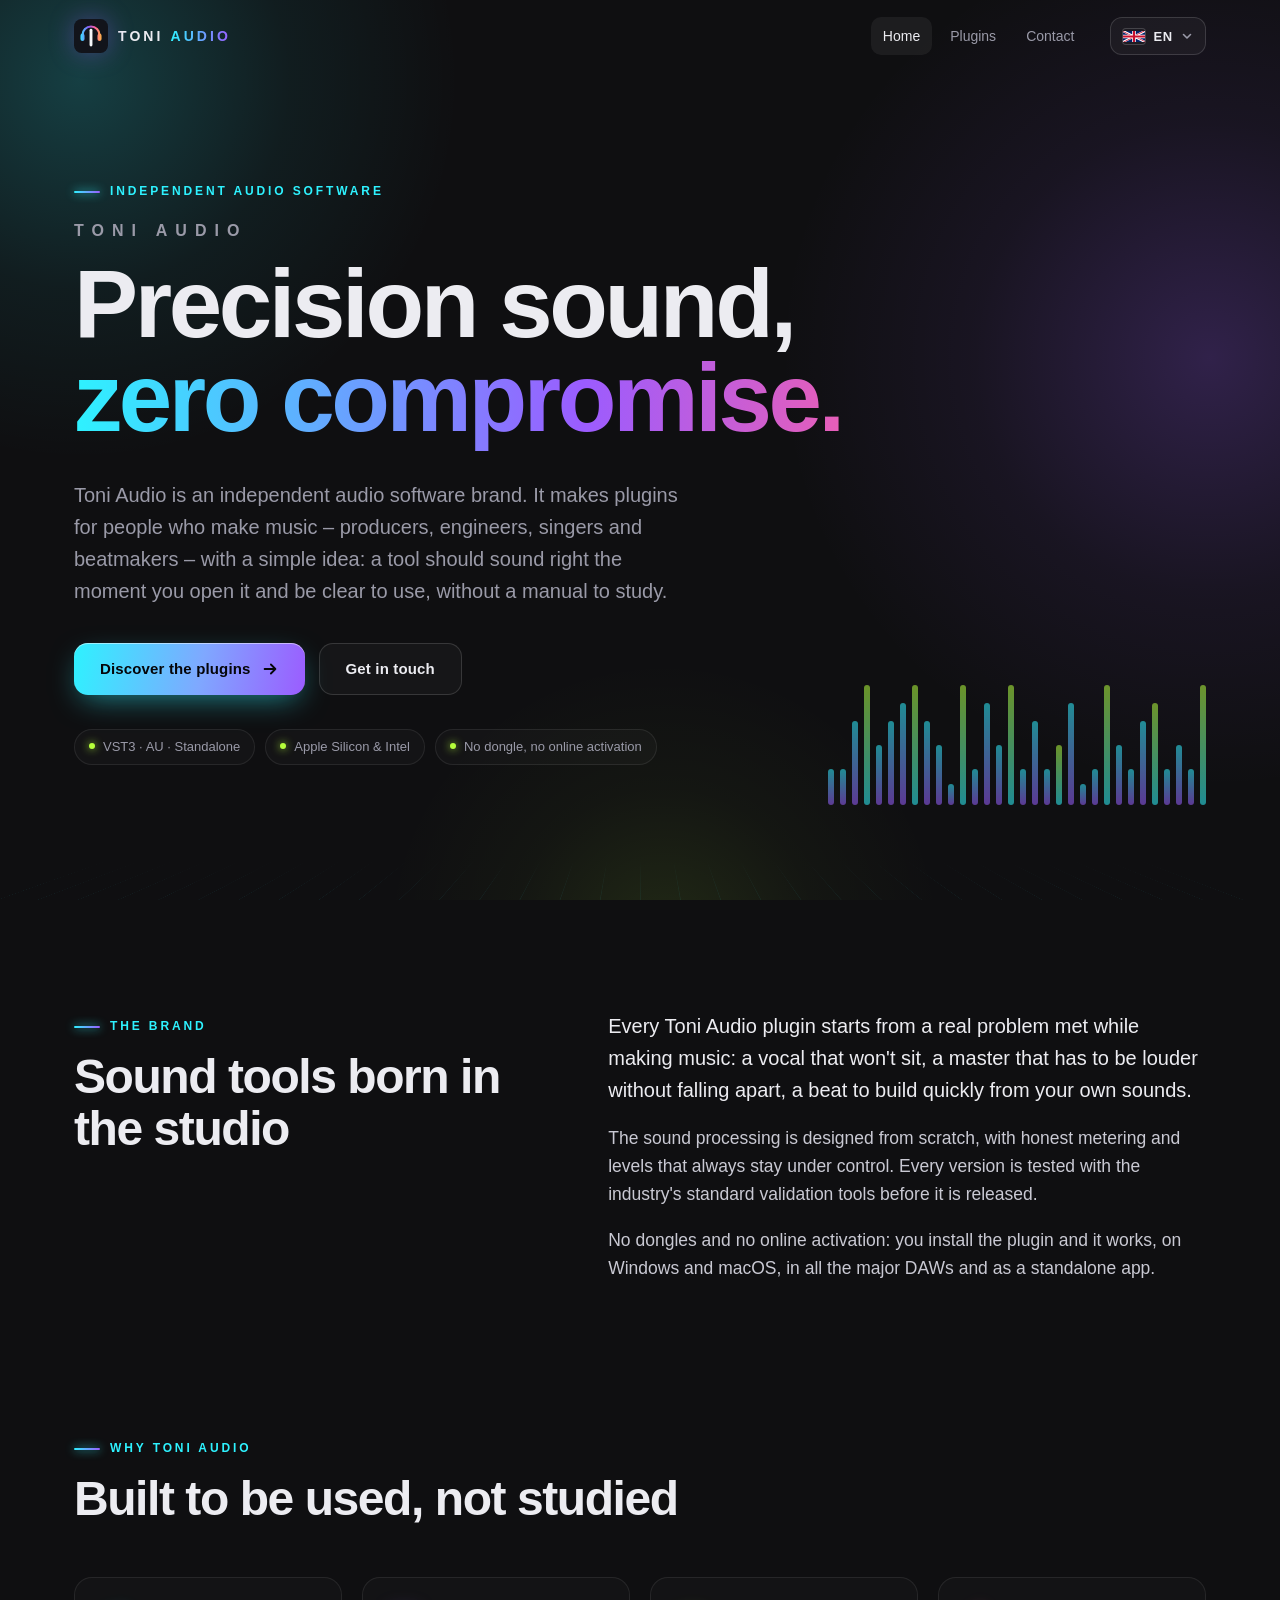
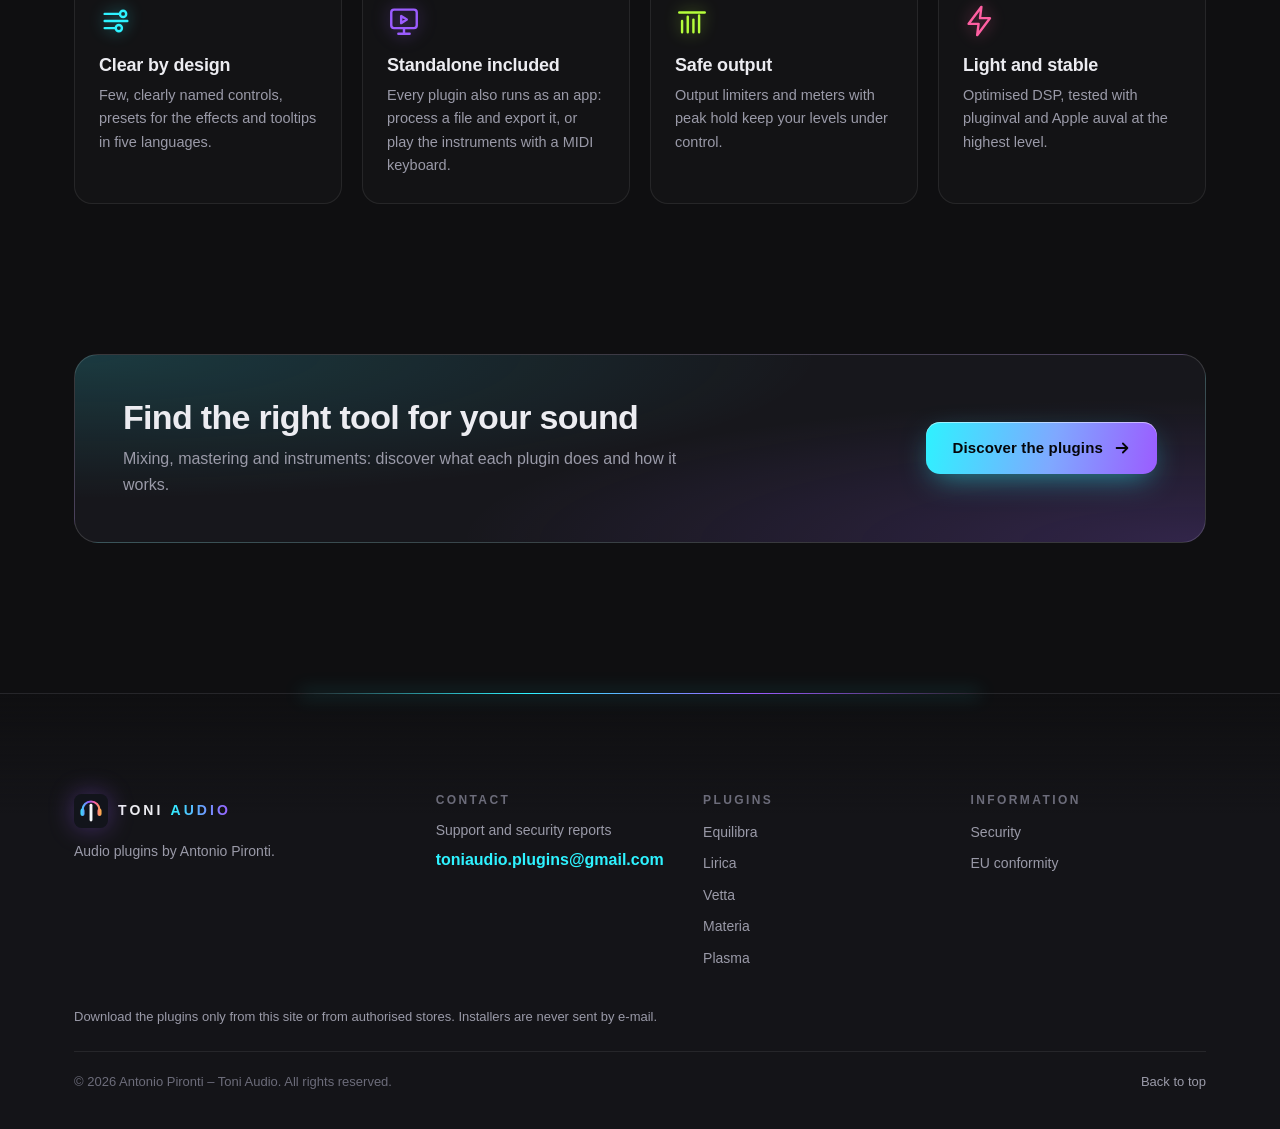
==== commit acc62248: "Site: brand home page, plugin catalog and a detail page for each plugin Co-Authored-By: Claude Opus " ====
--- a/index.html
+++ b/index.html
@@ -3,12 +3,12 @@
 <head>
 <meta charset="utf-8">
 <meta name="viewport" content="width=device-width, initial-scale=1, minimum-scale=1, maximum-scale=1, user-scalable=no, viewport-fit=cover">
-<title>Toni Audio · Audio plugins for Windows &amp; macOS</title>
-<meta name="description" content="Toni Audio makes mixing, mastering and instrument plugins: Equilibra, Lirica, Vetta, Materia and Plasma. VST3, AU and Standalone for Windows and macOS.">
+<title>Toni Audio · Independent audio software</title>
+<meta name="description" content="Toni Audio is an independent brand of audio plugins for mixing, mastering and music production, for Windows and macOS.">
 <meta name="theme-color" content="#0f0f11">
 <meta name="color-scheme" content="dark">
-<meta property="og:title" content="Toni Audio">
-<meta property="og:description" content="Mixing, mastering and instrument plugins: Equilibra, Lirica, Vetta, Materia and Plasma. VST3, AU and Standalone for Windows and macOS.">
+<meta property="og:title" content="Toni Audio · Independent audio software">
+<meta property="og:description" content="Toni Audio is an independent brand of audio plugins for mixing, mastering and music production, for Windows and macOS.">
 <meta property="og:image" content="https://toniaudio.github.io/assets/img/vetta.webp">
 <meta property="og:url" content="https://toniaudio.github.io/">
 <link rel="icon" href="assets/img/logo.svg" type="image/svg+xml">
@@ -16,21 +16,22 @@
 <link rel="stylesheet" href="assets/css/site.css">
 <script src="assets/js/i18n.js" defer></script>
 <script src="assets/js/plugins.js" defer></script>
+<script src="assets/js/details.js" defer></script>
 <script src="assets/js/site.js" defer></script>
 </head>
-<body>
-<a class="skip" href="#plugins" data-i18n="nav.plugins">Plugins</a>
+<body data-page="home">
+<a class="skip" href="#main" data-i18n="nav.skip">Skip to content</a>
 
 <!-- ============ Intestazione ============ -->
 <header class="site-header">
   <div class="wrap header-row">
-    <a class="brand" href="#top" aria-label="Toni Audio">
+    <a class="brand" href="./" aria-label="Toni Audio">
       <img src="assets/img/logo.svg" alt="" width="34" height="34">
       <span>TONI <b>AUDIO</b></span>
     </a>
     <nav class="main-nav" aria-label="Menu">
-      <a href="#plugins" data-i18n="nav.plugins">Plugins</a>
-      <a href="#requirements" data-i18n="nav.requirements">Requirements</a>
+      <a href="./" aria-current="page" data-i18n="nav.home">Home</a>
+      <a href="plugins.html" data-i18n="nav.plugins">Plugins</a>
       <a href="#contact" data-i18n="nav.contact">Contact</a>
     </nav>
     <div class="lang">
@@ -41,53 +42,53 @@
       <ul id="lang-menu" class="lang-menu" role="listbox" hidden></ul>
     </div>
   </div>
+  <nav class="mobile-nav" aria-label="Menu">
+    <a href="./" aria-current="page" data-i18n="nav.home">Home</a>
+    <a href="plugins.html" data-i18n="nav.plugins">Plugins</a>
+    <a href="#contact" data-i18n="nav.contact">Contact</a>
+  </nav>
 </header>
 
-<main id="top">
-  <!-- ============ Hero ============ -->
+<main id="main">
+  <!-- ============ Hero: il marchio ============ -->
   <section class="hero">
     <div class="hero-bg" aria-hidden="true">
       <div class="orb orb-1"></div><div class="orb orb-2"></div><div class="orb orb-3"></div>
       <div class="grid-floor"></div>
     </div>
     <div class="wrap hero-inner">
-      <p class="kicker" data-i18n="hero.kicker">Audio plugins · Windows &amp; macOS</p>
+      <p class="kicker" data-i18n="home.kicker">Independent audio software</p>
       <h1>
         <span class="brand-big">TONI AUDIO</span>
         <span class="line" data-i18n="hero.title1">Precision sound,</span>
         <span class="line grad" data-i18n="hero.title2">zero compromise.</span>
       </h1>
-      <p class="hero-sub" data-i18n="hero.sub">Plugins for dynamics, vocals and loudness, plus a drum machine and a sampler for your own sounds, with clear controls and honest metering.</p>
+      <p class="hero-sub" data-i18n="home.sub">Toni Audio is an independent audio software brand.</p>
       <div class="hero-cta">
-        <a class="btn btn-primary" href="#plugins"><span data-i18n="hero.cta">Discover the plugins</span>
-          <svg viewBox="0 0 20 20" aria-hidden="true"><path d="M10 4v12m0 0-5-5m5 5 5-5" fill="none" stroke="currentColor" stroke-width="2" stroke-linecap="round" stroke-linejoin="round"/></svg></a>
-        <a class="btn btn-ghost" href="#requirements" data-i18n="hero.cta2">System requirements</a>
+        <a class="btn btn-primary" href="plugins.html"><span data-i18n="home.cta">Discover the plugins</span><svg viewBox="0 0 20 20" aria-hidden="true"><path d="M4 10h12m0 0-5-5m5 5-5 5" fill="none" stroke="currentColor" stroke-width="2" stroke-linecap="round" stroke-linejoin="round"/></svg></a>
+        <a class="btn btn-ghost" href="#contact" data-i18n="home.cta2">Get in touch</a>
       </div>
       <ul class="chips">
         <li data-i18n="hero.chip1">VST3 · AU · Standalone</li>
         <li data-i18n="hero.chip2">Apple Silicon &amp; Intel</li>
         <li data-i18n="hero.chip3">No dongle, no online activation</li>
       </ul>
-      <div class="wave" aria-hidden="true">
-        <span></span><span></span><span></span><span></span><span></span><span></span><span></span><span></span>
-        <span></span><span></span><span></span><span></span><span></span><span></span><span></span><span></span>
-        <span></span><span></span><span></span><span></span><span></span><span></span><span></span><span></span>
-        <span></span><span></span><span></span><span></span><span></span><span></span><span></span><span></span>
-      </div>
+      <div class="wave" aria-hidden="true"><span></span><span></span><span></span><span></span><span></span><span></span><span></span><span></span><span></span><span></span><span></span><span></span><span></span><span></span><span></span><span></span><span></span><span></span><span></span><span></span><span></span><span></span><span></span><span></span><span></span><span></span><span></span><span></span><span></span><span></span><span></span><span></span></div>
     </div>
   </section>
 
-  <!-- ============ Plugin ============ -->
-  <section id="plugins" class="section">
-    <div class="wrap">
+  <!-- ============ Il marchio ============ -->
+  <section class="section">
+    <div class="wrap about">
       <div class="section-head">
-        <p class="kicker" data-i18n="plugins.kicker">The collection</p>
-        <h2 data-i18n="plugins.title">Five plugins, one sound philosophy</h2>
-        <p class="section-sub" data-i18n="plugins.sub">In final validation: the release is coming soon.</p>
+        <p class="kicker" data-i18n="about.kicker">The brand</p>
+        <h2 data-i18n="about.title">Sound tools born in the studio</h2>
       </div>
-      <!-- le schede si creano da assets/js/plugins.js -->
-      <div id="plugin-grid" class="plugin-grid"></div>
-      <noscript><p class="section-sub">Equilibra · Lirica · Vetta · Materia · Plasma — VST3 / AU / Standalone, Windows &amp; macOS.</p></noscript>
+      <div class="about-text">
+        <p data-i18n="about.p1"></p>
+        <p data-i18n="about.p2"></p>
+        <p data-i18n="about.p3"></p>
+      </div>
     </div>
   </section>
 
@@ -118,45 +119,43 @@
       </div>
     </div>
   </section>
+
+  <!-- ============ Invito ai plugin ============ -->
+  <section class="section section-tight">
+    <div class="wrap">
+      <div class="band">
+        <div>
+          <h2 data-i18n="band.title">Find the right tool for your sound</h2>
+          <p data-i18n="band.sub"></p>
+        </div>
+        <a class="btn btn-primary" href="plugins.html"><span data-i18n="home.cta">Discover the plugins</span><svg viewBox="0 0 20 20" aria-hidden="true"><path d="M4 10h12m0 0-5-5m5 5-5 5" fill="none" stroke="currentColor" stroke-width="2" stroke-linecap="round" stroke-linejoin="round"/></svg></a>
+      </div>
+    </div>
+  </section>
 </main>
 
-<!-- ============ Piè di pagina: requisiti e contatti ============ -->
+<!-- ============ Piè di pagina: contatti ============ -->
 <footer class="site-footer">
   <div class="wrap">
-    <section id="requirements" class="req">
-      <div class="section-head">
-        <p class="kicker" data-i18n="req.kicker">Compatibility</p>
-        <h2 data-i18n="req.title">Compatibility &amp; requirements</h2>
-      </div>
-      <div class="req-grid">
-        <div class="req-col">
-          <h3><svg viewBox="0 0 24 24" aria-hidden="true"><path fill="currentColor" d="M3 5.1 10.4 4v7.1H3zm0 13.8 7.4 1.1v-7H3zM11.3 3.9 21 2.5v8.6h-9.7zm0 16.2 9.7 1.4v-8.5h-9.7z"/></svg><span data-i18n="req.win.t">Windows</span></h3>
-          <ul><li data-i18n="req.win.1"></li><li data-i18n="req.win.2"></li><li data-i18n="req.win.3"></li></ul>
-        </div>
-        <div class="req-col">
-          <h3><svg viewBox="0 0 24 24" aria-hidden="true"><path fill="currentColor" d="M16.4 12.6c0-2.4 2-3.6 2.1-3.7-1.1-1.7-2.9-1.9-3.5-1.9-1.5-.2-2.9.9-3.7.9s-1.9-.9-3.2-.8C6.5 7.1 5 8.1 4.1 9.6c-1.8 3.1-.5 7.7 1.3 10.2.8 1.2 1.8 2.6 3.1 2.5 1.3 0 1.7-.8 3.2-.8s1.9.8 3.2.8c1.3 0 2.2-1.2 3-2.5.9-1.4 1.3-2.7 1.3-2.8 0 0-2.7-1-2.8-4.4zM14 5.4c.7-.8 1.1-1.9 1-3-1 0-2.1.7-2.8 1.5-.6.7-1.2 1.8-1 2.9 1 .1 2.1-.6 2.8-1.4z"/></svg><span data-i18n="req.mac.t">macOS</span></h3>
-          <ul><li data-i18n="req.mac.1"></li><li data-i18n="req.mac.2"></li><li data-i18n="req.mac.3"></li></ul>
-        </div>
-        <div class="req-col">
-          <h3><svg viewBox="0 0 24 24" aria-hidden="true"><rect x="3" y="5" width="18" height="14" rx="2" fill="none" stroke="currentColor" stroke-width="1.8"/><path d="M7 15V11M10 15V9M13 15v-3M16 15V8" stroke="currentColor" stroke-width="1.8" stroke-linecap="round"/></svg><span data-i18n="req.host.t">Hosts (DAW)</span></h3>
-          <ul><li data-i18n="req.host.1"></li><li data-i18n="req.host.2"></li><li data-i18n="req.host.3"></li><li class="muted" data-i18n="req.host.4"></li></ul>
-        </div>
-        <div class="req-col">
-          <h3><svg viewBox="0 0 24 24" aria-hidden="true"><rect x="6" y="6" width="12" height="12" rx="1.5" fill="none" stroke="currentColor" stroke-width="1.8"/><path d="M9 2v4M15 2v4M9 18v4M15 18v4M2 9h4M2 15h4M18 9h4M18 15h4" stroke="currentColor" stroke-width="1.8" stroke-linecap="round"/></svg><span data-i18n="req.min.t">Minimum system</span></h3>
-          <ul><li data-i18n="req.min.1"></li><li data-i18n="req.min.2"></li><li data-i18n="req.min.3"></li></ul>
-        </div>
-      </div>
-    </section>
-
     <div id="contact" class="foot-grid">
       <div class="foot-brand">
-        <a class="brand" href="#top" aria-label="Toni Audio"><img src="assets/img/logo.svg" alt="" width="30" height="30"><span>TONI <b>AUDIO</b></span></a>
+        <a class="brand" href="./" aria-label="Toni Audio"><img src="assets/img/logo.svg" alt="" width="30" height="30"><span>TONI <b>AUDIO</b></span></a>
         <p class="muted" data-i18n="foot.tagline">Audio plugins by Antonio Pironti.</p>
       </div>
       <div>
         <h4 data-i18n="nav.contact">Contact</h4>
         <p class="muted" data-i18n="foot.contact">Support and security reports</p>
         <a class="mail" href="mailto:toniaudio.plugins@gmail.com">toniaudio.plugins@gmail.com</a>
+      </div>
+      <div>
+        <h4><a class="foot-h-link" href="plugins.html" data-i18n="nav.plugins">Plugins</a></h4>
+        <ul class="foot-links">
+          <li><a href="equilibra.html">Equilibra</a></li>
+          <li><a href="lirica.html">Lirica</a></li>
+          <li><a href="vetta.html">Vetta</a></li>
+          <li><a href="materia.html">Materia</a></li>
+          <li><a href="plasma.html">Plasma</a></li>
+        </ul>
       </div>
       <div>
         <h4 data-i18n="foot.links">Information</h4>
@@ -169,7 +168,7 @@
     <p class="foot-note muted" data-i18n="foot.note">Download the plugins only from this site or from authorised stores. Installers are never sent by e-mail.</p>
     <div class="foot-bottom">
       <span>© <span id="year">2026</span> Antonio Pironti – Toni Audio. <span data-i18n="foot.rights">All rights reserved.</span></span>
-      <a href="#top" class="to-top" data-i18n="foot.top">Back to top</a>
+      <a href="#main" class="to-top" data-i18n="foot.top">Back to top</a>
     </div>
   </div>
 </footer>
--- a/assets/css/site.css
+++ b/assets/css/site.css
@@ -257,16 +257,122 @@
 .to-top:hover { color: var(--cyan); }
 
 
+
+/* ---------- Menu sul telefono (sotto il logo) ---------- */
+.mobile-nav { display: none; }
+.main-nav a[aria-current="page"], .mobile-nav a[aria-current="page"] { color: var(--text); background: rgba(255, 255, 255, .06); }
+
+/* ---------- Home: il marchio ---------- */
+.about { display: grid; grid-template-columns: minmax(0, 1fr) minmax(0, 1.25fr); gap: 56px; align-items: start; }
+.about .section-head { margin-bottom: 0; }
+.about-text { display: grid; gap: 18px; font-size: 17.5px; color: #c9c9d3; hyphens: auto; -webkit-hyphens: auto; }
+.about-text p:first-child { font-size: 20px; color: var(--text); }
+.band {
+  display: flex; align-items: center; justify-content: space-between; gap: 32px; padding: 44px 48px; border-radius: 24px;
+  background: radial-gradient(120% 140% at 0% 0%, rgba(46, 242, 255, .16), transparent 55%),
+              radial-gradient(120% 140% at 100% 100%, rgba(155, 92, 255, .2), transparent 55%), var(--surface);
+  border: 1px solid var(--line-2);
+}
+.band h2 { font-size: clamp(24px, 3vw, 34px); font-weight: 800; letter-spacing: -.02em; }
+.band p { margin-top: 10px; color: var(--muted); max-width: 560px; }
+.band .btn { flex: none; }
+
+/* ---------- Testata delle pagine interne ---------- */
+.page-hero { position: relative; padding: 132px 0 40px; overflow: hidden; isolation: isolate; }
+.page-hero h1 { margin-top: 16px; font-size: clamp(36px, 6vw, 64px); font-weight: 800; letter-spacing: -.035em; }
+.page-hero .hero-bg { mask-image: linear-gradient(#000 55%, transparent); -webkit-mask-image: linear-gradient(#000 55%, transparent); }
+.page-hero .orb-1 { opacity: .35; }
+.page-hero .orb-2 { opacity: .35; top: -50%; }
+.crumbs { display: flex; flex-wrap: wrap; align-items: center; gap: 8px; margin-bottom: 26px; font-size: 13px; color: var(--dim); }
+.crumbs a { color: var(--muted); text-decoration: none; }
+.crumbs a:hover { color: var(--cyan); }
+.crumbs [aria-current] { color: var(--text); }
+
+/* ---------- Pagina "Plugin": riquadro con le anteprime ---------- */
+.catalog { padding: 32px; border-radius: 26px; background: linear-gradient(180deg, rgba(255, 255, 255, .03), rgba(255, 255, 255, .01)); border: 1px solid var(--line-2); }
+.catalog-head { display: flex; align-items: baseline; justify-content: space-between; gap: 16px; flex-wrap: wrap; margin-bottom: 26px; padding-bottom: 20px; border-bottom: 1px solid var(--line); }
+.catalog-head h2 { font-size: 22px; font-weight: 800; }
+.catalog-head p { font-size: 14px; letter-spacing: .04em; }
+.catalog .plugin-grid { grid-template-columns: repeat(auto-fill, minmax(300px, 1fr)); gap: 24px; }
+.card-link { text-decoration: none; color: inherit; }
+.card-link .card-text { flex: 1; }
+.card-more { display: inline-flex; align-items: center; gap: 8px; margin-top: 4px; font-size: 14px; font-weight: 700; color: var(--a1); }
+.card-more svg { width: 16px; height: 16px; transition: transform .3s var(--ease); }
+.card-link:hover .card-more svg { transform: translateX(4px); }
+.noscript-list { display: grid; gap: 8px; } .noscript-list a { color: var(--cyan); }
+.noscript-detail { padding: 140px 24px 40px; }
+
+/* ---------- Pagina di un plugin ---------- */
+.detail-page { --a1: var(--cyan); --a2: var(--violet); }
+.detail-hero { padding-bottom: 56px; }
+.orb-a1 { width: 720px; height: 720px; left: -300px; top: -340px; opacity: .45; background: radial-gradient(circle closest-side, color-mix(in srgb, var(--a1) 45%, transparent), transparent); }
+.orb-a2 { width: 820px; height: 820px; right: -340px; top: -200px; opacity: .45; background: radial-gradient(circle closest-side, color-mix(in srgb, var(--a2) 45%, transparent), transparent); }
+.detail-top { display: grid; grid-template-columns: minmax(0, 1fr) minmax(0, 1.35fr); gap: 48px; align-items: center; }
+.detail-intro { display: flex; flex-direction: column; gap: 18px; min-width: 0; }
+.detail-intro .card-head h1 { font-size: clamp(38px, 5vw, 58px); font-weight: 800; letter-spacing: -.035em; }
+.detail-intro .card-icon { width: 60px; height: 60px; border-radius: 15px; }
+.detail-intro .card-tag { font-size: 13px; }
+.detail-lead { font-size: 17.5px; color: #c9c9d3; hyphens: auto; -webkit-hyphens: auto; }
+.detail-intro .card-badges { margin-top: 0; padding-top: 0; }
+.detail-intro .card-standalone { margin-top: -8px; }
+.detail-soon { display: inline-flex; align-items: center; gap: 10px; font-size: 13px; font-weight: 600; color: var(--acid); }
+.detail-soon i { width: 8px; height: 8px; border-radius: 50%; background: currentColor; box-shadow: 0 0 10px currentColor; flex: none; }
+.detail-shot { position: relative; margin: 0; border-radius: 18px; overflow: hidden; background: #0b0b0e; border: 1px solid var(--line-2);
+  box-shadow: 0 40px 90px -30px color-mix(in srgb, var(--a1) 55%, transparent), 0 0 0 1px rgba(255, 255, 255, .03); }
+.detail-shot > img { width: 100%; height: auto; }
+.detail-shot .ph { position: relative; aspect-ratio: 16 / 10; }
+
+.overview { display: grid; grid-template-columns: minmax(0, 1.5fr) minmax(0, 1fr); gap: 48px; align-items: start; }
+.prose { display: grid; gap: 18px; margin-top: 18px; font-size: 17px; color: #c9c9d3; hyphens: auto; -webkit-hyphens: auto; }
+.prose p:first-child { color: var(--text); font-size: 19px; }
+.highlights { padding: 28px; border-radius: var(--radius); background: var(--surface); border: 1px solid var(--line); }
+.highlights h2 { font-size: 18px; font-weight: 700; margin-bottom: 16px; }
+.highlights .card-feats li { font-size: 15px; }
+
+.steps { counter-reset: none; display: grid; grid-template-columns: repeat(4, minmax(0, 1fr)); gap: 20px; margin: 0; padding: 0; list-style: none; }
+.step { position: relative; padding: 26px 24px; border-radius: var(--radius); background: var(--surface); border: 1px solid var(--line); min-width: 0; }
+.step::after { content: ""; position: absolute; left: 24px; right: 24px; top: 0; height: 2px; border-radius: 2px; background: linear-gradient(90deg, var(--a1), var(--a2)); opacity: .8; }
+.step-n { display: inline-grid; place-items: center; width: 34px; height: 34px; border-radius: 10px; font-weight: 800; font-size: 15px; color: #05060a;
+  background: linear-gradient(135deg, var(--a1), var(--a2)); margin-bottom: 16px; }
+.step h3 { font-size: 18px; font-weight: 700; }
+.step p { margin-top: 8px; color: var(--muted); font-size: 14.5px; hyphens: auto; -webkit-hyphens: auto; }
+
+.spec-wrap { border-radius: var(--radius); border: 1px solid var(--line); background: var(--surface); overflow: hidden; }
+.spec-table { width: 100%; border-collapse: collapse; font-size: 15px; }
+.spec-table th, .spec-table td { text-align: left; vertical-align: top; padding: 15px 24px; border-top: 1px solid var(--line); }
+.spec-table tr:first-child th, .spec-table tr:first-child td { border-top: 0; }
+.spec-table th { width: 30%; color: var(--muted); font-weight: 600; }
+.spec-table td { color: var(--text); overflow-wrap: anywhere; }
+
+.others-head { display: flex; align-items: center; justify-content: space-between; gap: 16px; flex-wrap: wrap; margin-bottom: 22px; }
+.others-head h2 { font-size: clamp(22px, 2.6vw, 30px); font-weight: 800; letter-spacing: -.02em; }
+.others-head .btn { height: 44px; padding: 0 18px; font-size: 14px; }
+.others { display: grid; grid-template-columns: repeat(4, minmax(0, 1fr)); gap: 16px; }
+.mini { display: flex; align-items: center; gap: 14px; padding: 16px 18px; border-radius: 16px; text-decoration: none; color: inherit; min-width: 0;
+  background: var(--surface); border: 1px solid var(--line); transition: border-color .25s, transform .25s var(--ease); }
+.mini img { width: 40px; height: 40px; border-radius: 10px; flex: none; }
+.mini span { display: flex; flex-direction: column; min-width: 0; flex: 1; }
+.mini b { font-size: 16px; }
+.mini small { font-size: 12px; color: var(--muted); }
+.mini svg { width: 16px; height: 16px; color: var(--a1); flex: none; transition: transform .3s var(--ease); }
+.mini:hover { border-color: color-mix(in srgb, var(--a1) 55%, transparent); transform: translateY(-2px); }
+.mini:hover svg { transform: translateX(3px); }
+.foot-h-link { color: inherit; text-decoration: none; }
+.foot-h-link:hover { color: var(--acid); }
+.site-footer .foot-grid { grid-template-columns: 1.4fr 1fr 1fr 1fr; margin-top: 0; padding-top: 0; border-top: 0; }
+
 /* ---------- Schermi piu' piccoli ---------- */
 @media (max-width: 1024px) {
-  .why-grid, .req-grid { grid-template-columns: repeat(2, 1fr); }
+  .why-grid, .req-grid, .steps, .others { grid-template-columns: repeat(2, minmax(0, 1fr)); }
+  .detail-top, .overview, .about { grid-template-columns: minmax(0, 1fr); gap: 32px; }
+  .site-footer .foot-grid { grid-template-columns: repeat(2, minmax(0, 1fr)); }
 }
 @media (max-width: 760px) {
   .wrap { padding: 0 16px; }
   .main-nav { display: none; }
   .lang { margin-left: auto; }
   .header-row { height: 64px; }
-  .hero { padding: 104px 0 72px; min-height: auto; }
+  .hero { padding: 140px 0 72px; min-height: auto; }
   .hero-cta .btn { flex: 1 1 auto; justify-content: center; }
   .wave { right: 16px; bottom: -64px; height: 56px; gap: 4px; opacity: .35; }
   .wave span { width: 4px; }
@@ -276,7 +382,24 @@
   .section-head { margin-bottom: 36px; }
   .plugin-grid { grid-template-columns: 1fr; gap: 22px; }
   .why-grid, .req-grid { grid-template-columns: 1fr; gap: 14px; }
-  .foot-grid { grid-template-columns: 1fr; gap: 26px; margin-top: 56px; }
+  .foot-grid, .site-footer .foot-grid { grid-template-columns: 1fr; gap: 26px; }
+  .mobile-nav { display: flex; gap: 4px; padding: 0 12px 10px; overflow-x: auto; }
+  .mobile-nav a { flex: 1; text-align: center; text-decoration: none; color: var(--muted); font-size: 14px; padding: 8px 10px; border-radius: 10px; border: 1px solid var(--line); white-space: nowrap; }
+  .site-header { background: rgba(15, 15, 17, .94); border-bottom-color: var(--line); }
+  html { scroll-padding-top: 124px; }
+  .page-hero { padding: 140px 0 28px; }
+  .crumbs { margin-bottom: 18px; }
+  .catalog { padding: 16px; border-radius: 20px; }
+  .catalog .plugin-grid { grid-template-columns: 1fr; gap: 18px; }
+  .steps, .others { grid-template-columns: 1fr; gap: 14px; }
+  .band { flex-direction: column; align-items: stretch; padding: 28px 22px; gap: 22px; }
+  .band .btn { justify-content: center; }
+  .spec-table th, .spec-table td { display: block; width: auto; padding: 4px 18px; border-top: 0; }
+  .spec-table th { padding-top: 14px; font-size: 13px; }
+  .spec-table td { padding-bottom: 14px; border-bottom: 1px solid var(--line); }
+  .spec-table tr:last-child td { border-bottom: 0; }
+  .highlights { padding: 22px; }
+  .about-text { font-size: 16.5px; } .about-text p:first-child { font-size: 18px; }
   .site-footer { padding-top: 72px; }
   .grid-floor { display: none; }
   .orb-1 { width: 520px; height: 520px; left: -260px; top: -220px; }
@@ -290,7 +413,7 @@
 
 /* ---------- Schermi touch: nessun effetto al tocco mentre scorri ---------- */
 @media (hover: none), (pointer: coarse) {
-  .card:hover, .why:hover, .req-col:hover, .btn:hover { transform: none; }
+  .card:hover, .why:hover, .req-col:hover, .btn:hover, .mini:hover { transform: none; }
   .card:hover { box-shadow: none; border-color: var(--line); }
   .card:hover::before { opacity: .25; }
   .card:hover .compat { border-color: var(--line-2); background: rgba(255, 255, 255, .04); }
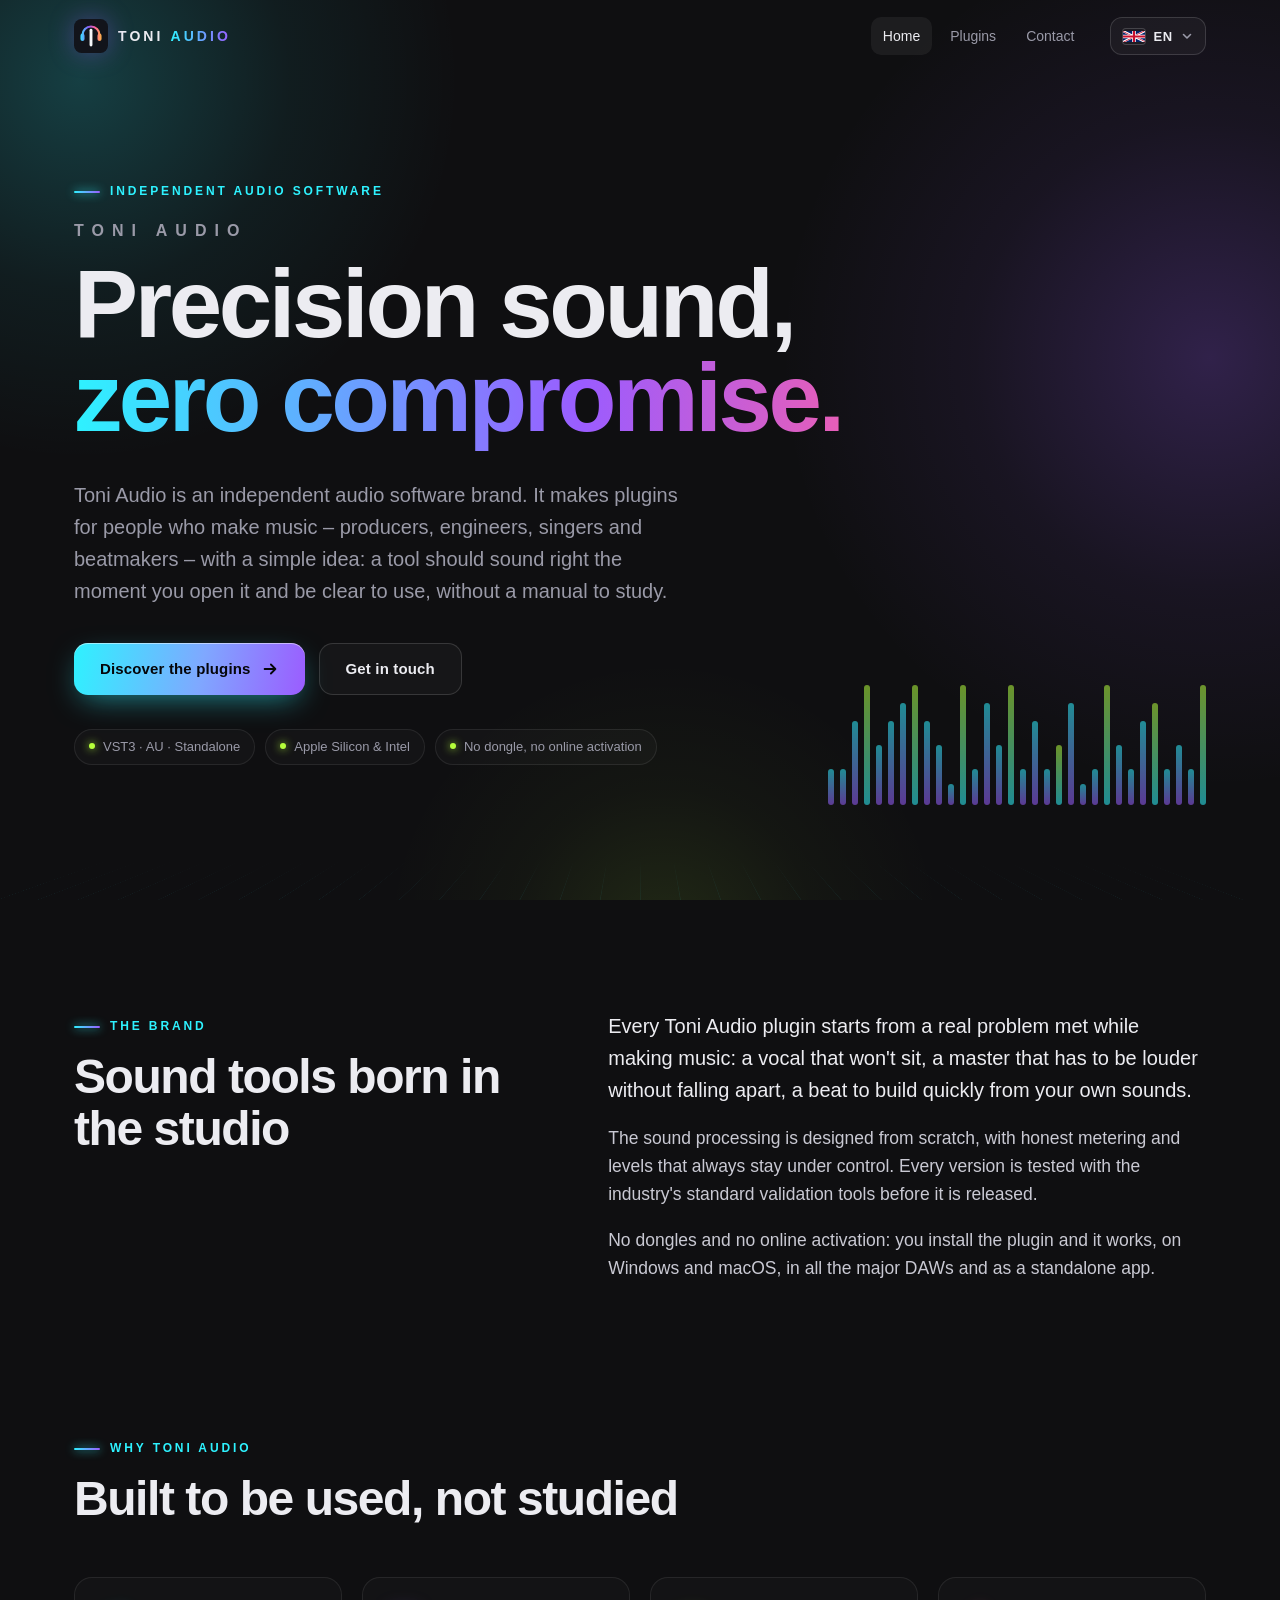
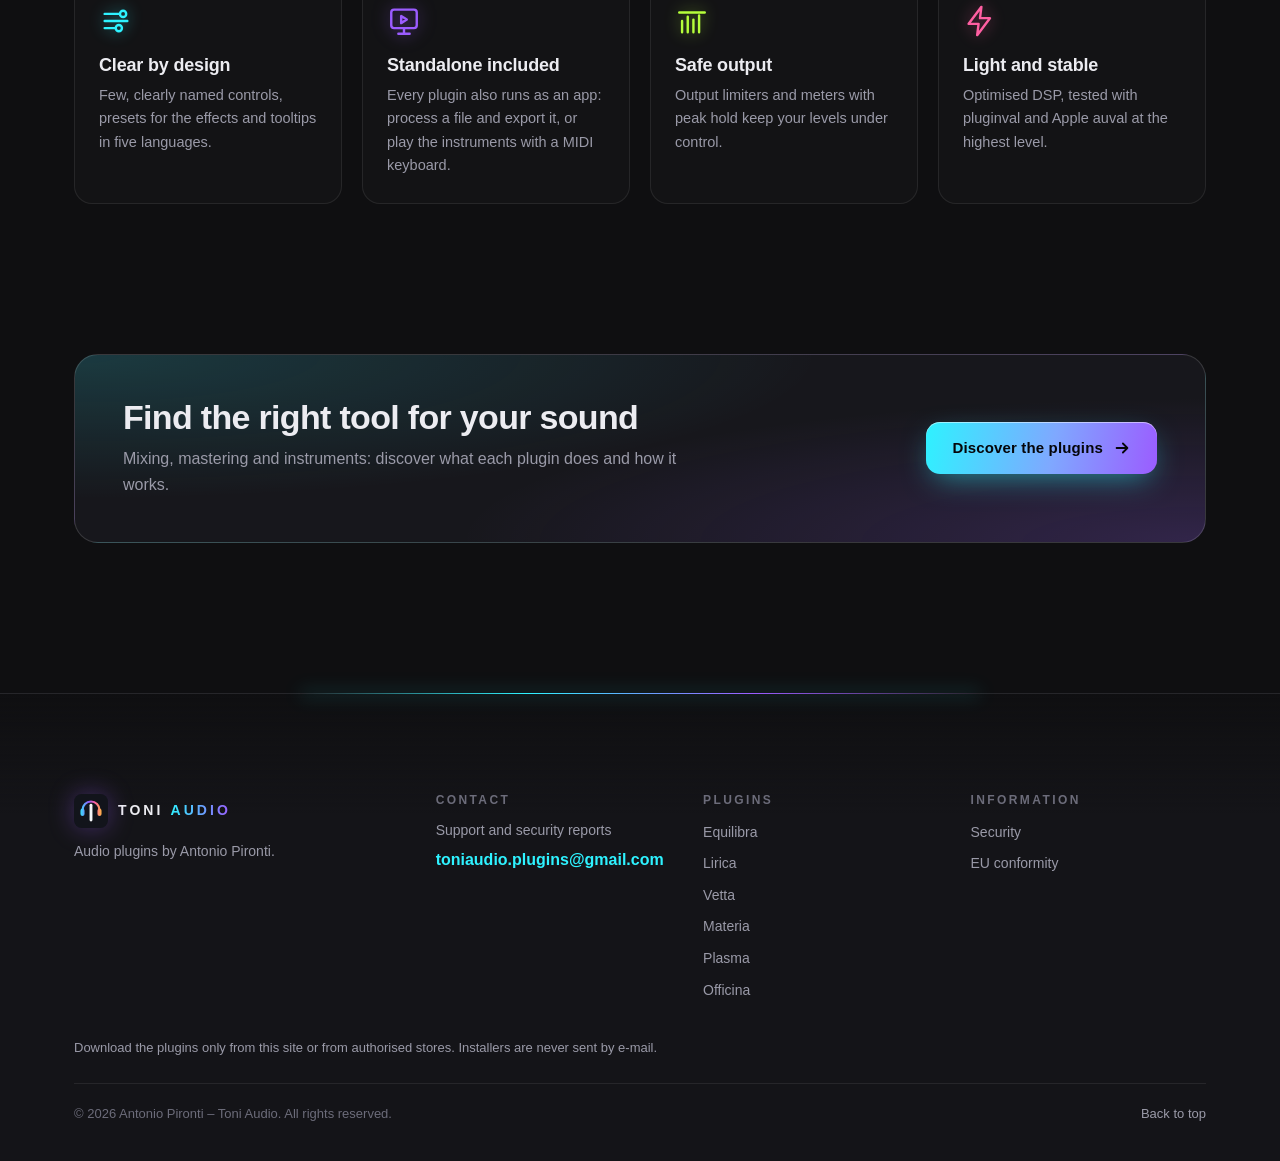
==== commit 1cc86575: "Nuovo plugin: Officina (multi-effetto a 8 pedali); catalogo a 6 plugin Co-Authored-By: Claude Opus 5" ====
--- a/index.html
+++ b/index.html
@@ -155,6 +155,7 @@
           <li><a href="vetta.html">Vetta</a></li>
           <li><a href="materia.html">Materia</a></li>
           <li><a href="plasma.html">Plasma</a></li>
+          <li><a href="officina.html">Officina</a></li>
         </ul>
       </div>
       <div>
